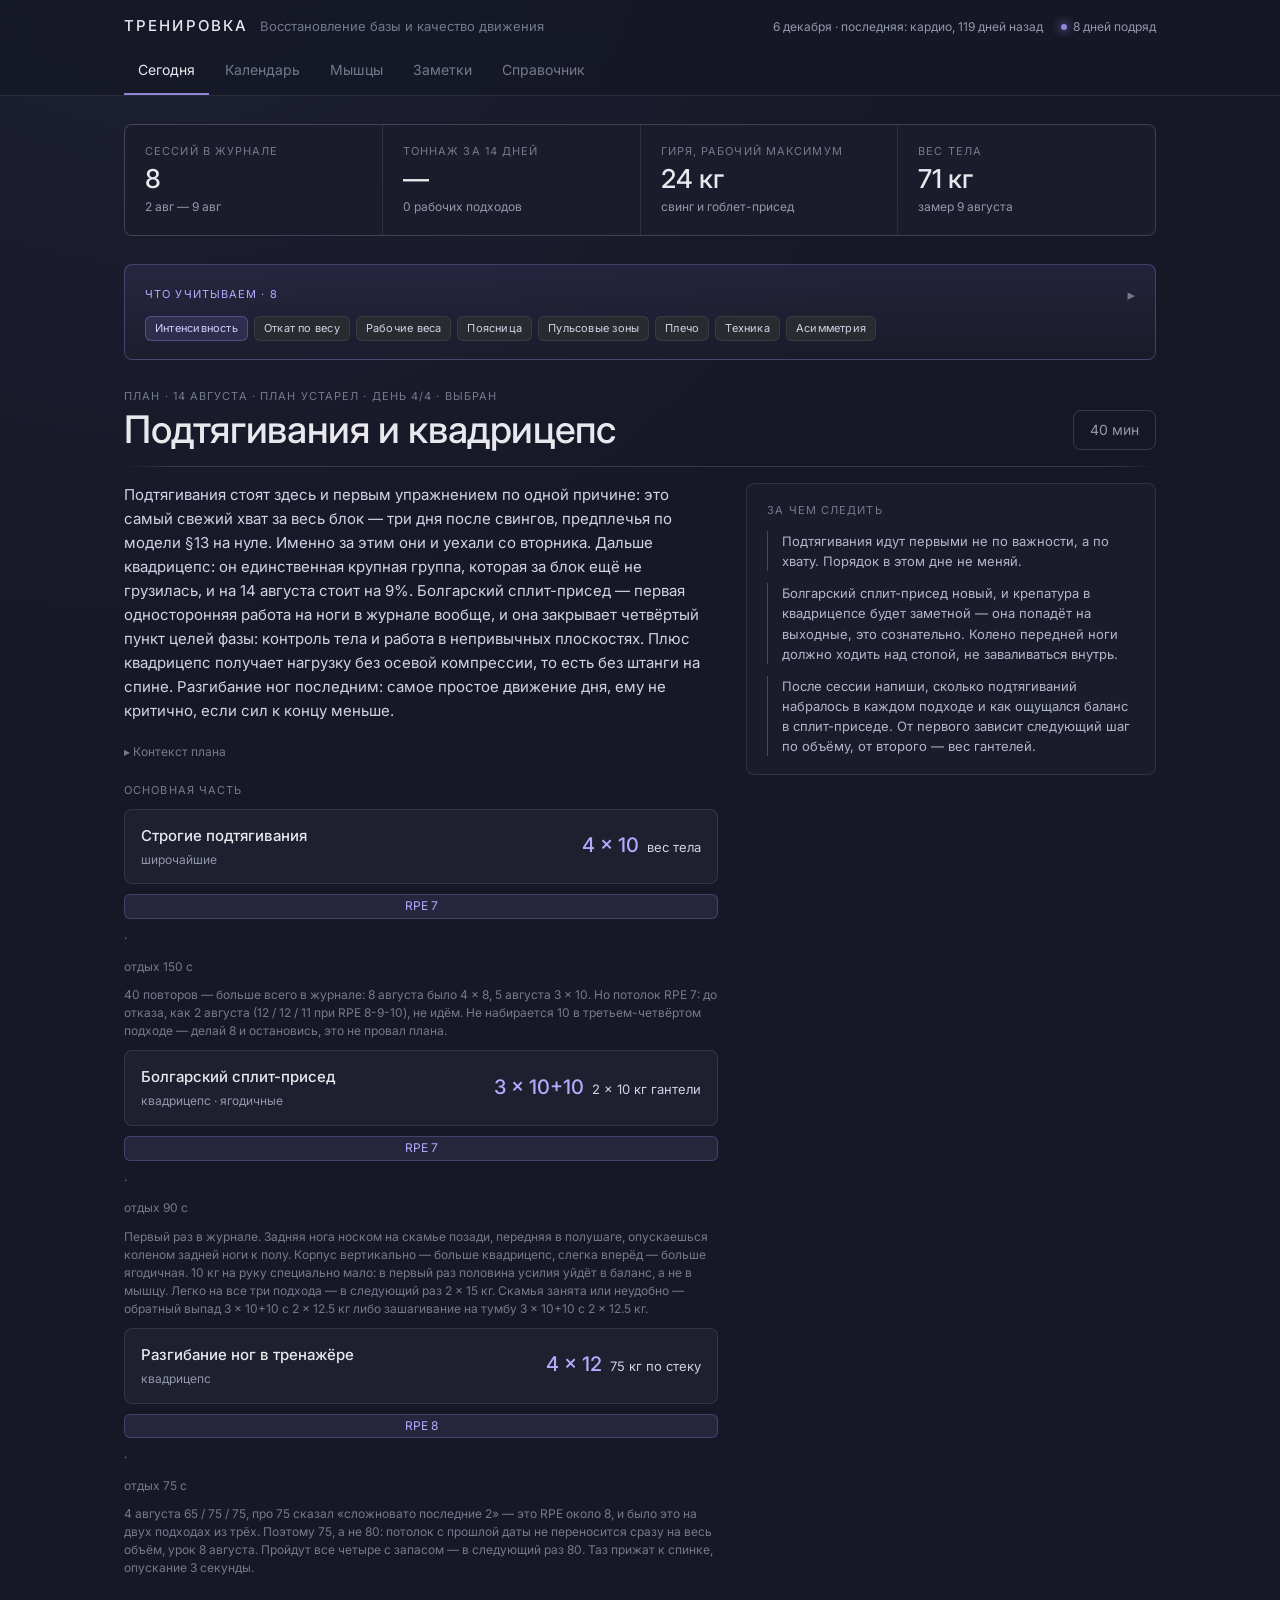
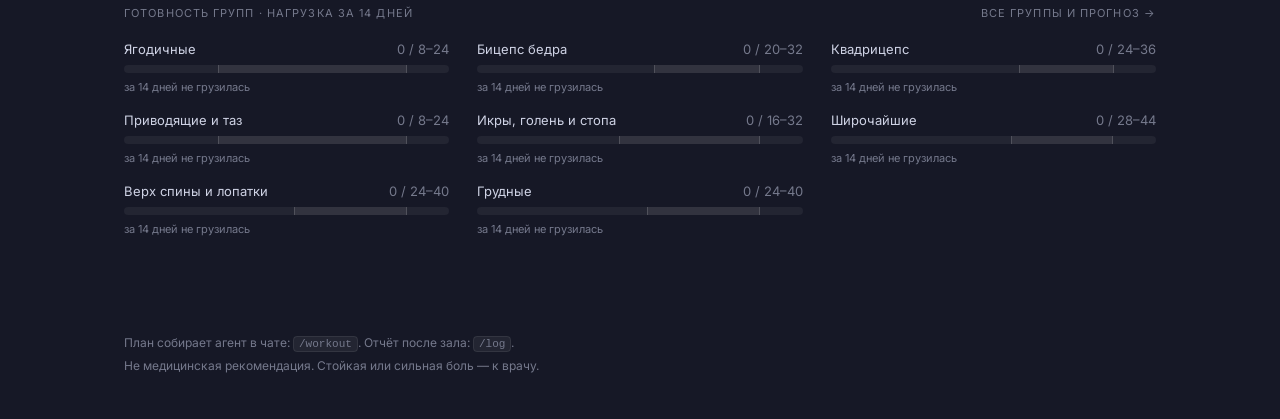
==== index.html @ 0e33a1d4 "plan: блок 11–14 августа + полоса расписания на экране «Сегодня» Согласованный в чате четырёхдневный" ====
<!doctype html>
<html lang="ru">
<head>
<meta charset="utf-8">
<meta name="viewport" content="width=device-width, initial-scale=1, viewport-fit=cover">
<meta name="theme-color" content="#161826">
<meta name="color-scheme" content="dark">
<title>Тренировка</title>
<link rel="preconnect" href="https://fonts.googleapis.com">
<link rel="preconnect" href="https://fonts.gstatic.com" crossorigin>
<link rel="stylesheet" href="assets/styles.css?v=5">
<link rel="icon" href="data:image/svg+xml,<svg xmlns='http://www.w3.org/2000/svg' viewBox='0 0 100 100'><text y='.9em' font-size='90'>🏋️</text></svg>">
</head>
<body>

<header class="top">
  <div class="wrap top-in">
    <div class="brand-row">
      <div class="brand">
        <span class="brand-name">Тренировка</span>
        <span class="phase" id="phase">загрузка…</span>
      </div>
      <div class="head-meta">
        <span id="head-date"></span>
        <span class="streak" id="head-streak-wrap" hidden><i class="pulse"></i><span id="head-streak"></span></span>
      </div>
    </div>
    <nav class="tabs" id="tabs" aria-label="Разделы">
      <a class="tab" href="#today" data-view="today">Сегодня</a>
      <a class="tab" href="#calendar" data-view="calendar">Календарь</a>
      <a class="tab" href="#muscles" data-view="muscles">Мышцы</a>
      <a class="tab" href="#notes" data-view="notes">Заметки</a>
      <a class="tab" href="#library" data-view="library">Справочник</a>
    </nav>
  </div>
</header>

<main>
  <section class="view wrap" id="view-today" aria-label="План на сегодня"><p class="loading">Загрузка…</p></section>
  <section class="view wrap" id="view-calendar" aria-label="Календарь тренировок" hidden><p class="loading">Загрузка…</p></section>
  <section class="view wrap" id="view-muscles" aria-label="Готовность мышечных групп" hidden><p class="loading">Загрузка…</p></section>
  <section class="view wrap" id="view-notes" aria-label="Заметки" hidden><p class="loading">Загрузка…</p></section>
  <section class="view wrap" id="view-library" aria-label="Справочник упражнений" hidden><p class="loading">Загрузка…</p></section>
</main>

<footer class="wrap foot">
  <p>План собирает агент в чате: <code>/workout</code>. Отчёт после зала: <code>/log</code>.</p>
  <p>Не медицинская рекомендация. Стойкая или сильная боль — к врачу.</p>
</footer>

<!-- Техника упражнения: выдвигается поверх экрана, чтобы не уводить из плана. -->
<dialog id="ex-drawer" class="drawer" aria-labelledby="ex-drawer-title">
  <div class="drawer-in" id="ex-drawer-in"></div>
</dialog>

<!-- Расшифровка термина -->
<dialog id="term-modal" class="modal" aria-labelledby="term-modal-title">
  <div class="modal-in" id="term-modal-in"></div>
</dialog>

<script src="assets/app.js?v=5"></script>
</body>
</html>
---- assets/styles.css ----
/* ═══════════════════════════════════════════════════════════════════════════
   Тренировка — оформление по дизайн-системе Nocturne.
   Источник: claude.ai/design → Тренировка.dc.html + _ds/nocturne-…/styles.css.
   Тёмная тема одна: Nocturne — тёмная система, светлой версии у неё нет.
   Все цвета, радиусы и шрифты берутся из токенов ниже. Числа в px, где их
   задал сам макет (сетки 1080/28/24, кегли 38/26/15) — они часть дизайна.
   ═══════════════════════════════════════════════════════════════════════ */

@import url('https://fonts.googleapis.com/css2?family=Inter:wght@300;400;500;600&display=swap');

:root {
  /* ground */
  --bg: #161826;
  --bg-grad: radial-gradient(120% 80% at 12% -10%, #1e2136 0%, #161826 55%);
  --surface-1: #1a1c2b;   /* карточка */
  --surface-2: #1e2030;   /* строка-кнопка */
  --surface-3: #232532;   /* чип, поле ввода, дорожка шкалы */
  --surface-3h: #232538;  /* она же под курсором */
  --sheet: #191b29;       /* выдвижная панель */

  /* нейтральная рампа */
  --n100: #f3f5fe; --n200: #e4e7f5; --n300: #cfd3e5; --n400: #b2b6ca;
  --n500: #9397ab; --n600: #75798c; --n700: #595d6c; --n800: #3f424d; --n900: #292b31;
  --text: #e9e9ed;

  /* акцент */
  --acc: #9184d9;
  --a100: #f5f4ff; --a200: #e7e5fe; --a300: #d2cefd; --a400: #b5abfc;
  --a500: #968ae0; --a600: #796cbf; --a700: #5d5294; --a800: #423a6a; --a900: #2b2741;

  /* линии */
  --line: rgba(233, 233, 237, .10);
  --line-soft: rgba(233, 233, 237, .08);
  --line-strong: rgba(233, 233, 237, .16);
  --acc-line: rgba(145, 132, 217, .55);
  --acc-line-soft: rgba(145, 132, 217, .35);

  --r-sm: 4px;
  --r: 8px;
  --r-lg: 14px;

  --shadow-sm: 0 0 0 1px var(--n800);
  --shadow-lg: 0 0 0 1px var(--n500), 0 16px 40px rgba(0, 0, 0, .65);

  --font: "Inter", system-ui, -apple-system, sans-serif;
  --mono: ui-monospace, SFMono-Regular, Menlo, monospace;

  --wrap: 1080px;
  --pad: 24px;
}

*, *::before, *::after { box-sizing: border-box; }

html { -webkit-text-size-adjust: 100%; }

body {
  margin: 0;
  min-height: 100vh;
  background: var(--bg-grad) var(--bg);
  color: var(--text);
  font-family: var(--font);
  font-size: 15px;
  font-weight: 400;
  line-height: 1.55;
  -webkit-font-smoothing: antialiased;
}

body.locked { position: fixed; width: 100%; overflow: hidden; }

a { color: var(--a400); text-decoration: none; text-underline-offset: 3px; }
a:hover { color: var(--a300); text-decoration: underline; }
::selection { background: rgba(145, 132, 217, .32); }
:focus { outline: none; }
:focus-visible { outline: 2px solid var(--acc); outline-offset: 2px; }

::-webkit-scrollbar { width: 8px; height: 8px; }
::-webkit-scrollbar-thumb { background: var(--n800); border-radius: var(--r); }

button { font: inherit; color: inherit; }

code {
  font-family: var(--mono);
  font-size: .92em;
  background: var(--surface-3);
  border: 1px solid var(--line-soft);
  border-radius: var(--r-sm);
  padding: 1px 5px;
}

@keyframes noct-in { from { opacity: 0; transform: translateY(6px); } to { opacity: 1; transform: none; } }

/* ── общая типографика ────────────────────────────────────────────────── */

.wrap { max-width: var(--wrap); margin: 0 auto; padding-inline: var(--pad); }

.kicker {
  font-size: 11px; letter-spacing: .10em; text-transform: uppercase;
  color: var(--n600);
}
.kicker-acc { color: var(--a400); }
a.kicker:hover { color: var(--a400); text-decoration: none; }
.muted { color: var(--n500); }
.small { font-size: 12px; }
.dim { color: var(--n600); }

h1, h2, h3, h4 { font-weight: 500; letter-spacing: -.01em; margin: 0; line-height: 1.1; }
.h-xl { font-size: 38px; line-height: 1.08; }
.h-l { font-size: 28px; }
.h-m { font-size: 22px; }
.prose { max-width: 74ch; text-wrap: pretty; }

.rule {
  height: 1px; border: 0; margin: 0;
  background: linear-gradient(90deg, transparent, var(--line-strong) 48px,
    var(--line-strong) calc(100% - 48px), transparent);
}

/* ── шапка ─────────────────────────────────────────────────────────────── */

.top {
  position: sticky; top: 0; z-index: 20;
  backdrop-filter: blur(14px);
  background: rgba(22, 24, 38, .86);
  border-bottom: 1px solid var(--line);
}
.top-in { padding-top: 14px; display: flex; flex-direction: column; gap: 12px; }

.brand-row {
  display: flex; align-items: baseline; justify-content: space-between;
  gap: 16px; flex-wrap: wrap;
}
.brand { display: flex; align-items: baseline; gap: 12px; min-width: 0; }
.brand-name {
  font-size: 15px; font-weight: 500; letter-spacing: .14em; text-transform: uppercase;
}
.brand .phase { font-size: 13px; color: var(--n600); }

.head-meta { display: flex; align-items: center; gap: 18px; font-size: 12px; color: var(--n500); }
.streak { display: inline-flex; align-items: center; gap: 6px; }
.pulse {
  width: 6px; height: 6px; border-radius: 50%; background: var(--acc);
  box-shadow: 0 0 10px 2px rgba(145, 132, 217, .55);
}

.tabs {
  display: flex; gap: 2px; overflow-x: auto; scrollbar-width: none;
  margin-inline: calc(var(--pad) * -1); padding-inline: var(--pad);
}
.tabs::-webkit-scrollbar { display: none; }
.tab {
  background: none; border: 0; border-bottom: 2px solid transparent;
  color: var(--n600); font-size: 14px; padding: 10px 14px 12px;
  cursor: pointer; white-space: nowrap; transition: color .18s, border-color .18s;
}
.tab:hover { color: var(--text); text-decoration: none; }
.tab.active { color: var(--text); border-bottom-color: var(--acc); }

/* ── каркас страницы ──────────────────────────────────────────────────── */

main { display: block; }
.view { padding-block: 28px 96px; display: flex; flex-direction: column; gap: 28px; }
.view[hidden] { display: none; }
.anim { animation: noct-in .28s ease both; }

section.stack { display: flex; flex-direction: column; gap: 16px; }
.sec-head {
  display: flex; align-items: flex-end; justify-content: space-between;
  gap: 16px; flex-wrap: wrap;
}

.foot { padding-block: 0 40px; color: var(--n600); font-size: 12px; }
.foot p { margin: 0 0 4px; }

.loading, .empty { color: var(--n600); font-size: 14px; }
.empty-state {
  border: 1px solid var(--line); border-radius: var(--r); background: var(--surface-1);
  padding: 22px 20px; display: flex; flex-direction: column; gap: 8px;
}
.empty-state b { font-size: 17px; font-weight: 500; }
.empty-state p { margin: 0; font-size: 13px; line-height: 1.6; color: var(--n500); max-width: 68ch; }

/* ── плитка чисел ─────────────────────────────────────────────────────── */

.stats {
  display: grid; grid-template-columns: repeat(auto-fit, minmax(150px, 1fr));
  gap: 1px; background: var(--line);
  border: 1px solid var(--line); border-radius: var(--r); overflow: hidden;
}
.stat { background: var(--surface-1); padding: 18px 20px; display: flex; flex-direction: column; gap: 6px; }
.stat-v { font-size: 26px; font-weight: 500; line-height: 1; }
.stat-s { font-size: 12px; color: var(--n500); }

/* ── расписание блока ─────────────────────────────────────────────────── */

/* Дни блока в один ряд. Больше четырёх дней на телефоне не влезет, поэтому
   ряд скроллится по горизонтали, а карточка держит минимальную ширину — иначе
   названия упражнений сжимаются в кашу. */
.sched-row {
  display: grid; grid-auto-flow: column; grid-auto-columns: minmax(190px, 1fr);
  gap: 12px; overflow-x: auto; scroll-snap-type: x proximity;
  padding-bottom: 4px; margin-inline: calc(var(--pad) * -1); padding-inline: var(--pad);
  scrollbar-width: thin; scrollbar-color: var(--n800) transparent;
}
.sched-card {
  scroll-snap-align: start;
  display: flex; flex-direction: column; gap: 10px; text-align: left;
  padding: 16px 16px 14px; font: inherit; color: var(--text); cursor: pointer;
  background: var(--surface-1); border: 1px solid var(--line); border-radius: var(--r);
  transition: border-color .16s ease, background .16s ease, transform .16s ease;
}
.sched-card:hover { border-color: var(--line-strong); background: var(--surface-2); }
.sched-card.active {
  border-color: var(--acc-line);
  background: linear-gradient(180deg, rgba(66, 58, 106, .34), var(--surface-1));
}
.sched-top { display: flex; align-items: baseline; justify-content: space-between; gap: 8px; }
.sched-wd {
  font-size: 11px; letter-spacing: .09em; text-transform: uppercase; color: var(--n500);
}
.sched-card.active .sched-wd { color: var(--a400); }
.sched-date { font-size: 12px; color: var(--n600); }
.sched-title { font-size: 16px; font-weight: 500; line-height: 1.3; text-wrap: balance; }
.sched-list { display: flex; flex-direction: column; gap: 3px; }
.sched-list span {
  font-size: 12.5px; color: var(--n500); line-height: 1.35;
  overflow: hidden; text-overflow: ellipsis; white-space: nowrap;
}
.sched-meta { margin-top: auto; padding-top: 2px; font-size: 11.5px; color: var(--n600); }

@media (max-width: 560px) {
  .sched-row { grid-auto-columns: minmax(168px, 1fr); }
  .sched-card { padding: 14px 14px 12px; }
}

/* ── флаг ─────────────────────────────────────────────────────────────── */

.flag {
  border: 1px solid var(--acc-line-soft); border-radius: var(--r);
  background: linear-gradient(180deg, rgba(66, 58, 106, .32), rgba(35, 37, 50, .30));
  padding: 18px 20px; display: flex; flex-direction: column; gap: 10px;
}
.flag-top { display: flex; align-items: center; gap: 10px; flex-wrap: wrap; }

details.flags { gap: 0; }
details.flags > summary {
  display: grid; grid-template-columns: minmax(0, 1fr) auto; gap: 10px 12px;
  align-items: center; cursor: pointer; list-style: none;
}
details.flags > summary::-webkit-details-marker { display: none; }
details.flags > summary::after { content: '▸'; color: var(--n600); grid-column: 2; grid-row: 1; }
details.flags[open] > summary::after { content: '▾'; }
.flag-chips { grid-column: 1 / -1; display: flex; gap: 6px; flex-wrap: wrap; }
.flag-rows { display: flex; flex-direction: column; margin-top: 14px; }
details.flag-item { border-top: 1px solid rgba(233, 233, 237, .12); }
details.flag-item > summary {
  display: flex; align-items: baseline; gap: 8px; flex-wrap: wrap;
  padding: 10px 0; cursor: pointer; list-style: none; font-size: 14px;
}
details.flag-item > summary::-webkit-details-marker { display: none; }
details.flag-item > summary b { font-weight: 500; }
details.flag-item[open] > summary b { color: var(--a300); }
.flag-body { display: flex; flex-direction: column; gap: 8px; padding: 0 0 14px; }
.flag-text { margin: 0; font-size: 14px; line-height: 1.55; color: var(--n300); }
.flag-act { margin: 0; font-size: 13px; line-height: 1.55; color: var(--n500); }
.flag-why { margin: 0; }
.flag-why summary { cursor: pointer; font-size: 12px; color: var(--n600); list-style: none; }
.flag-why summary::-webkit-details-marker { display: none; }
.flag-why summary::before { content: '▸ '; }
.flag-why[open] summary::before { content: '▾ '; }
.flag-why p { margin: 8px 0 0; font-size: 13px; line-height: 1.6; color: var(--n500); }

/* ── план ─────────────────────────────────────────────────────────────── */

.plan-when { display: flex; flex-direction: column; gap: 4px; min-width: 0; }
.vtabs { display: flex; gap: 8px; align-items: center; flex-wrap: wrap; }
.vtab {
  background: transparent; border: 1px solid var(--line-strong); border-radius: var(--r);
  color: var(--n500); font-size: 14px; padding: 8px 16px; cursor: pointer;
  transition: color .18s, border-color .18s, background .18s;
}
.vtab:hover { color: var(--text); border-color: var(--acc-line); }
.vtab.active { background: rgba(145, 132, 217, .16); border-color: rgba(145, 132, 217, .6); color: var(--a300); }
.vtab.static { cursor: default; }
.vtab.static:hover { color: var(--n500); border-color: var(--line-strong); }

.plan-cols {
  display: grid; grid-template-columns: minmax(0, 1.45fr) minmax(0, 1fr);
  gap: 28px; align-items: start;
}
.plan-main { display: flex; flex-direction: column; gap: 20px; min-width: 0; }
.why { margin: 0; font-size: 15px; line-height: 1.6; color: var(--n300); max-width: 72ch; text-wrap: pretty; }

.block { display: flex; flex-direction: column; gap: 10px; }

.ex-row {
  text-align: left; width: 100%; display: grid;
  grid-template-columns: minmax(0, 1fr) auto; gap: 12px 16px; align-items: center;
  background: var(--surface-2); border: 1px solid var(--line); border-radius: var(--r);
  padding: 14px 16px; cursor: pointer;
  transition: border-color .18s, background .18s;
}
.ex-row + .ex-row { margin-top: 10px; }
.ex-row:hover { border-color: var(--acc-line); background: var(--surface-3h); }
.ex-row.plain { cursor: default; }
.ex-row.plain:hover { border-color: var(--line); background: var(--surface-2); }
.ex-l { display: flex; flex-direction: column; gap: 4px; min-width: 0; }
.ex-n { font-size: 15px; font-weight: 500; }
.ex-m { font-size: 12px; color: var(--n500); }
.ex-r { display: flex; flex-direction: column; align-items: flex-end; gap: 2px; white-space: nowrap; }
.ex-r-top { display: flex; align-items: baseline; gap: 8px; }
.ex-scheme { font-size: 20px; font-weight: 500; color: var(--a400); }
.ex-weight { font-size: 13px; color: var(--n300); }
.ex-sub { display: inline-flex; align-items: center; gap: 2px; }
.ex-rpe { font-size: 12px; color: var(--n600); }
.ex-note { grid-column: 1 / -1; font-size: 12px; line-height: 1.5; color: var(--n600); text-wrap: pretty; }

.cond {
  border: 1px solid var(--line); border-left: 2px solid var(--acc);
  border-radius: var(--r); padding: 14px 16px;
  display: flex; flex-direction: column; gap: 4px;
}
.cond-b { font-size: 14px; color: var(--n300); }
.cond-note { font-size: 12px; line-height: 1.55; color: var(--n600); text-wrap: pretty; }

.watch {
  display: flex; flex-direction: column; gap: 12px;
  background: var(--surface-1); border: 1px solid var(--line);
  border-radius: var(--r); padding: 18px 20px;
}
.watch p {
  margin: 0; font-size: 13px; line-height: 1.55; color: var(--n400);
  padding-left: 14px; border-left: 1px solid rgba(145, 132, 217, .4); text-wrap: pretty;
}

/* ── шкалы групп ──────────────────────────────────────────────────────── */

.groups { display: grid; grid-template-columns: repeat(auto-fit, minmax(260px, 1fr)); gap: 14px 28px; }
.group { display: flex; flex-direction: column; gap: 6px; }
.group-top { display: flex; justify-content: space-between; align-items: baseline; font-size: 13px; }
.group-top b { font-weight: 400; color: var(--n300); }
.group-v { color: var(--a400); }
.group-v.low { color: var(--n600); }
.track { position: relative; height: 8px; border-radius: var(--r); background: var(--surface-3); overflow: hidden; }
.corridor {
  position: absolute; top: 0; bottom: 0; background: rgba(233, 233, 237, .07);
  border-left: 1px solid var(--line-strong); border-right: 1px solid var(--line-strong);
}
.fill { position: absolute; top: 0; bottom: 0; left: 0; border-radius: var(--r); }
.group-note { font-size: 11px; color: var(--n600); }

/* ── вехи ─────────────────────────────────────────────────────────────── */

.col { display: flex; flex-direction: column; gap: 14px; }
.mile { display: grid; grid-template-columns: auto minmax(0, 1fr); gap: 14px; }
.mile-mark { display: flex; flex-direction: column; align-items: center; gap: 4px; padding-top: 5px; }
.mile-dot {
  width: 7px; height: 7px; border-radius: 50%; background: var(--acc);
  box-shadow: 0 0 10px 2px rgba(145, 132, 217, .45);
}
.mile-line { width: 1px; flex: 1; background: linear-gradient(180deg, rgba(233, 233, 237, .18), transparent); }
.mile-body { display: flex; flex-direction: column; gap: 4px; padding-bottom: 14px; }
.mile-body .linkish { align-self: flex-start; text-align: left; color: var(--n600); }
.mile-body .linkish:hover { color: var(--a400); }
.mile-body span:last-child { font-size: 13px; line-height: 1.55; color: var(--n400); text-wrap: pretty; }

/* ── календарь ────────────────────────────────────────────────────────── */

.cal-cols { display: grid; grid-template-columns: minmax(0, 340px) minmax(0, 1fr); gap: 32px; align-items: start; }
.cal-head { display: flex; align-items: center; justify-content: space-between; gap: 12px; }
.mnav { display: flex; gap: 4px; }
.mnav button {
  background: transparent; border: 1px solid var(--line-strong); border-radius: var(--r);
  color: var(--n500); width: 30px; height: 30px; cursor: pointer; line-height: 1;
  transition: color .18s, border-color .18s;
}
.mnav button:hover:not(:disabled) { color: var(--text); border-color: var(--acc-line); }
.mnav button:disabled { opacity: .35; cursor: default; }

.cal-grid { display: grid; grid-template-columns: repeat(7, 1fr); gap: 6px; }
.cal-wd { text-align: center; font-size: 11px; color: var(--n700); padding-bottom: 4px; }
.cal-cell {
  height: 44px; display: flex; flex-direction: column; align-items: center; justify-content: center;
  gap: 4px; border-radius: var(--r); border: 1px solid var(--line-soft);
  background: transparent; color: #4c4f5c; cursor: pointer; transition: border-color .16s;
  font-size: 13px;
}
.cal-cell.void { border: 0; background: none; cursor: default; }
.cal-cell.has, .cal-cell.plan { color: var(--text); }
.cal-cell.plan { border-color: var(--acc-line-soft); }
.cal-cell.sel { border-color: var(--acc); }
.cal-cell.today { box-shadow: inset 0 0 0 1px rgba(145, 132, 217, .35); }
.cal-cell:hover:not(.void) { border-color: var(--acc-line); }
.cal-dot { width: 4px; height: 4px; border-radius: 50%; background: transparent; }
.cal-dot.hard { background: var(--text); }
.cal-dot.soft { background: var(--a400); }

.cal-legend { display: flex; flex-direction: column; gap: 8px; padding-top: 6px; }
.legend { display: flex; align-items: center; gap: 8px; font-size: 12px; color: var(--n500); }
.swatch { width: 12px; height: 12px; border-radius: var(--r-sm); }

.day { display: flex; flex-direction: column; gap: 18px; min-width: 0; }
.day-head { display: flex; flex-direction: column; gap: 6px; }
.day-meta { font-size: 13px; color: var(--n500); }
.day-quote {
  margin: 0; font-size: 13px; line-height: 1.55; color: var(--n500);
  padding-left: 14px; border-left: 1px solid rgba(233, 233, 237, .14);
  max-width: 72ch; text-wrap: pretty;
}
.day-ex {
  text-align: left; background: var(--surface-1); border: 1px solid var(--line);
  border-radius: var(--r); padding: 14px 16px; display: flex; flex-direction: column; gap: 10px;
  cursor: pointer; transition: border-color .18s; width: 100%;
}
.day-ex:hover { border-color: var(--acc-line); }
.day-ex.plain { cursor: default; }
.day-ex.plain:hover { border-color: var(--line); }
.day-ex-top { display: flex; justify-content: space-between; align-items: baseline; gap: 12px; }
.day-ex-top b { font-size: 15px; font-weight: 500; }
.day-ex-top span { font-size: 12px; color: var(--n600); white-space: nowrap; }
.chips { display: flex; flex-wrap: wrap; gap: 6px; }
.set-chip {
  font-size: 12px; padding: 4px 9px; border-radius: var(--r);
  background: var(--surface-3); border: 1px solid var(--line-soft);
  color: var(--n300); white-space: nowrap;
}
.set-chip.hard { background: rgba(66, 58, 106, .5); border-color: rgba(145, 132, 217, .4); color: var(--a300); }
.set-chip.warm { color: var(--n600); }
.day-note { font-size: 12px; line-height: 1.5; color: var(--n600); text-wrap: pretty; }
.day-feel { margin: 0; font-size: 13px; line-height: 1.6; color: var(--n400); max-width: 72ch; text-wrap: pretty; }

.quotes { margin: 0; padding: 0; list-style: none; display: flex; flex-direction: column; gap: 10px; }
.quotes q { display: block; font-size: 14px; line-height: 1.55; color: var(--n300); }
.quotes .src { font-size: 11px; color: var(--n600); }
.pain-row { display: flex; flex-wrap: wrap; gap: 8px; align-items: baseline; font-size: 13px; }
.pain-lvl { color: var(--a300); }

/* ── заметки ──────────────────────────────────────────────────────────── */

.notes-list { display: flex; flex-direction: column; gap: 12px; }
.note-card {
  background: var(--surface-1); border: 1px solid var(--line); border-radius: var(--r);
  padding: 16px; display: flex; flex-direction: column; gap: 8px;
}
.note-card.pinned { border-color: var(--acc-line-soft); background: linear-gradient(180deg, rgba(66, 58, 106, .22), rgba(26, 28, 43, .9)); }
.note-meta { display: flex; align-items: center; gap: 10px; flex-wrap: wrap; }
.note-card p { margin: 0; font-size: 14px; line-height: 1.6; color: var(--n300); max-width: 78ch; text-wrap: pretty; }

/* ── справочник ───────────────────────────────────────────────────────── */

.toolbar { display: flex; flex-direction: column; gap: 12px; }
.search {
  width: 100%; background: var(--surface-3); border: 1px solid var(--line);
  border-radius: var(--r); color: var(--text); font-family: inherit; font-size: 14px;
  padding: 10px 12px; outline: none;
}
.search:focus { border-color: var(--acc-line); }
.search::placeholder { color: var(--n700); }
.chips-row { display: flex; gap: 8px; flex-wrap: wrap; }
.chip {
  background: var(--surface-3); border: 1px solid var(--line-soft); border-radius: var(--r);
  color: var(--n400); font-family: inherit; font-size: 13px; padding: 7px 12px; cursor: pointer;
  transition: color .18s, border-color .18s;
}
.chip:hover { color: var(--text); border-color: var(--acc-line); }
.chip.active { color: var(--a300); border-color: rgba(145, 132, 217, .6); background: rgba(145, 132, 217, .14); }

.cat-block { display: flex; flex-direction: column; gap: 10px; }
.cat-head { display: flex; align-items: baseline; gap: 10px; }
.cat-head h2 { font-size: 22px; }
.cat-head .count { font-size: 12px; color: var(--n600); }
.cat-desc { margin: 0; font-size: 13px; line-height: 1.6; color: var(--n500); max-width: 74ch; }

details.ex {
  background: var(--surface-1); border: 1px solid var(--line); border-radius: var(--r);
  overflow: hidden;
}
details.ex + details.ex { margin-top: 8px; }
details.ex > summary {
  display: flex; align-items: center; justify-content: space-between; gap: 12px;
  padding: 13px 16px; cursor: pointer; list-style: none;
}
details.ex > summary::-webkit-details-marker { display: none; }
details.ex[open] > summary { border-bottom: 1px solid var(--line); }
details.ex:hover { border-color: var(--acc-line); }
.ex-title { display: flex; flex-direction: column; gap: 2px; min-width: 0; }
.ex-title b { font-size: 15px; font-weight: 500; }
.ex-title span { font-size: 11px; color: var(--n600); }
.ex-flags { display: flex; gap: 6px; flex-wrap: wrap; justify-content: flex-end; }
details.ex > .body { padding: 16px; display: flex; flex-direction: column; gap: 16px; }

.tag {
  display: inline-flex; align-items: center; font-size: 11px; letter-spacing: .02em;
  padding: 3px 9px; border-radius: 6px; background: var(--n900); color: var(--n300);
  border: 1px solid var(--line-soft); white-space: nowrap;
}
.tag.good { background: var(--a900); color: var(--a300); border-color: rgba(145, 132, 217, .3); }
.tag.warn { background: rgba(66, 58, 106, .5); color: var(--a300); border-color: rgba(145, 132, 217, .4); }
.tag.bad { background: rgba(89, 93, 108, .35); color: var(--n200); border-color: rgba(233, 233, 237, .2); }
.tag.mini { font-size: 10px; padding: 2px 7px; }

.sec { display: flex; flex-direction: column; gap: 8px; }
.sec > h4 { font-size: 11px; letter-spacing: .10em; text-transform: uppercase; color: var(--n600); font-weight: 400; }
.sec ul, .sec ol { margin: 0; padding-left: 18px; display: flex; flex-direction: column; gap: 6px; }
.sec li { font-size: 13.5px; line-height: 1.55; color: var(--n400); text-wrap: pretty; }
.sec.cues li { color: var(--n300); }
.sec.cues li::marker { color: var(--acc); }
.sec.mistakes li::marker { color: var(--n600); }
.why-p { margin: 0; font-size: 14px; line-height: 1.6; color: var(--n300); text-wrap: pretty; }
.item-note { margin: 0; font-size: 13px; line-height: 1.55; color: var(--n500); }

.presc { margin: 0; display: grid; grid-template-columns: repeat(auto-fit, minmax(150px, 1fr)); gap: 10px; }
.presc > div { display: flex; flex-direction: column; gap: 2px; }
.presc dt { font-size: 11px; letter-spacing: .06em; text-transform: uppercase; color: var(--n600); }
.presc dd { margin: 0; font-size: 13px; color: var(--n300); }

.note {
  margin: 0; font-size: 13px; line-height: 1.55; color: var(--n400);
  padding-left: 14px; border-left: 1px solid var(--line-strong); text-wrap: pretty;
}
.note.gate { border-left-color: var(--acc); color: var(--n300); }
.meta { display: flex; gap: 6px; flex-wrap: wrap; }
.links { display: flex; flex-direction: column; gap: 4px; font-size: 13px; color: var(--n500); }
.links b { color: var(--n400); font-weight: 400; }
.vid { font-size: 13px; }

.avoid { margin: 0; padding: 0; list-style: none; display: flex; flex-direction: column; gap: 12px; }
.avoid li { display: flex; flex-direction: column; gap: 3px; }
.avoid b { font-size: 14px; font-weight: 500; }
.avoid .sub { font-size: 13px; color: var(--n500); }
.avoid .fix { font-size: 13px; color: var(--n400); }
.panel {
  background: var(--surface-1); border: 1px solid var(--line); border-radius: var(--r);
  padding: 18px 20px; display: flex; flex-direction: column; gap: 12px;
}
details.panel > summary { cursor: pointer; list-style: none; font-size: 14px; color: var(--n400); }
details.panel > summary::-webkit-details-marker { display: none; }
details.panel > summary::after { content: ' ▸'; color: var(--n600); }
details.panel[open] > summary::after { content: ' ▾'; }

.gloss-list { display: grid; grid-template-columns: repeat(auto-fit, minmax(220px, 1fr)); gap: 8px; }
.gterm {
  text-align: left; background: var(--surface-3); border: 1px solid var(--line-soft);
  border-radius: var(--r); padding: 10px 12px; cursor: pointer;
  display: flex; flex-direction: column; gap: 2px; transition: border-color .18s;
}
.gterm:hover { border-color: var(--acc-line); }
.gterm b { font-size: 13px; font-weight: 500; }
.gterm span { font-size: 11.5px; line-height: 1.45; color: var(--n600); }

.term {
  background: rgba(145, 132, 217, .12); border: 1px solid rgba(145, 132, 217, .3);
  border-radius: 6px; color: var(--a400); font-size: 12px; padding: 2px 7px; cursor: pointer;
}
.term:hover { background: rgba(145, 132, 217, .22); color: var(--a300); }
.linkish { background: none; border: 0; padding: 0; color: var(--a400); cursor: pointer; font-size: inherit; }
.linkish:hover { color: var(--a300); text-decoration: underline; }

/* ── экран «Мышцы» ────────────────────────────────────────────────────── */

.ms-sum { gap: 10px; }
.ms-list { display: flex; flex-wrap: wrap; gap: 8px; margin: 0; }
.ms-chip {
  display: inline-flex; align-items: center; gap: 7px; font-size: 12.5px; font-weight: 400;
  background: var(--surface-3); border: 1px solid var(--line-soft); border-radius: var(--r);
  padding: 5px 10px; color: var(--n300);
}
.ms-chip.ready { border-color: rgba(145, 132, 217, .4); color: var(--a300); }
.ms-mark { width: 7px; height: 7px; flex: none; }
.ms-mark.dot { border-radius: 50%; background: var(--acc); box-shadow: 0 0 8px 1px rgba(145, 132, 217, .5); }
.ms-mark.half { border-radius: 50%; background: linear-gradient(90deg, var(--acc) 50%, transparent 50%); box-shadow: inset 0 0 0 1px var(--a700); }
.ms-mark.sq { border-radius: 2px; background: var(--n700); }

.ms-grid { display: grid; grid-template-columns: repeat(auto-fit, minmax(280px, 1fr)); gap: 14px; }
.ms-card {
  background: var(--surface-1); border: 1px solid var(--line); border-radius: var(--r);
  padding: 16px; display: flex; flex-direction: column; gap: 10px;
}
.ms-card.ms-busy { border-color: rgba(233, 233, 237, .14); }
.ms-card.ms-ready { border-color: rgba(145, 132, 217, .28); }
.ms-head { display: flex; align-items: baseline; justify-content: space-between; gap: 10px; }
.ms-head b { font-size: 15px; font-weight: 500; }
.ms-state { display: inline-flex; align-items: center; gap: 6px; font-size: 11.5px; color: var(--n500); }
.ms-caption { margin: 0; font-size: 13px; color: var(--n400); }
.ms-caption b { color: var(--text); font-weight: 500; }
.ms-sub { margin: 0; font-size: 11.5px; line-height: 1.5; color: var(--n600); }

.ms-svg { width: 100%; height: auto; display: block; overflow: visible; }
.ms-base { stroke: rgba(233, 233, 237, .14); stroke-width: 1; }
.ms-thr { stroke: rgba(145, 132, 217, .35); stroke-width: 1; stroke-dasharray: 3 4; }
.ms-today { stroke: rgba(233, 233, 237, .16); stroke-width: 1; }
.ms-area { fill: rgba(145, 132, 217, .16); }
.ms-line { fill: none; stroke: var(--acc); stroke-width: 1.5; stroke-linejoin: round; }
.ms-fc { fill: none; stroke: var(--a600); stroke-width: 1.5; stroke-dasharray: 3 3; }
.ms-dot { fill: var(--a300); }
.ms-rdy { fill: none; stroke: var(--a400); stroke-width: 1.2; }
.ms-tick { fill: var(--n700); font-size: 9px; font-family: var(--font); }
.ms-tick.ms-now { fill: var(--n500); }
.ms-hit { fill: transparent; }

.ms-table table { width: 100%; border-collapse: collapse; font-size: 13px; }
.ms-table th {
  text-align: left; font-size: 11px; letter-spacing: .08em; text-transform: uppercase;
  color: var(--n600); font-weight: 400; padding: 6px 8px; border-bottom: 1px solid var(--line);
}
.ms-table td { padding: 6px 8px; border-bottom: 1px solid var(--line-soft); color: var(--n300); }

/* ── выдвижная карточка упражнения ────────────────────────────────────── */

dialog.drawer {
  margin: 0 0 0 auto; padding: 0; border: 0; max-width: 100%; max-height: 100%;
  width: min(620px, 100%); height: 100%;
  background: var(--sheet); border-left: 1px solid rgba(233, 233, 237, .12);
  box-shadow: -24px 0 60px rgba(10, 11, 18, .55); color: var(--text);
}
dialog.drawer::backdrop { background: rgba(10, 11, 18, .72); backdrop-filter: blur(4px); }
dialog.drawer[open] { animation: noct-in .24s ease both; }
.drawer-in {
  height: 100%; overflow-y: auto; padding: 28px 32px 60px;
  display: flex; flex-direction: column; gap: 22px;
}
.drawer-head { display: flex; justify-content: space-between; align-items: flex-start; gap: 16px; }
.drawer-title { display: flex; flex-direction: column; gap: 6px; min-width: 0; }
.drawer-title h3 { font-size: 28px; line-height: 1.12; }
.drawer-title .sub { font-size: 12px; color: var(--n500); }
.drawer-btn {
  background: none; border: 1px solid var(--line-strong); border-radius: var(--r);
  color: var(--n500); font-size: 14px; cursor: pointer; padding: 6px 10px; line-height: 1;
}
.drawer-btn:hover { color: var(--text); border-color: rgba(145, 132, 217, .5); }
.drawer-nav { display: flex; gap: 6px; }

.hist-row {
  display: grid; grid-template-columns: 74px minmax(0, 1fr); gap: 12px; align-items: baseline;
  padding: 8px 0; border-top: 1px solid var(--line-soft);
}
.hist-row .d { font-size: 12px; color: var(--n600); }

/* ── диалог термина ───────────────────────────────────────────────────── */

dialog.modal {
  margin: auto; padding: 0; border: 0; width: min(560px, calc(100% - 24px));
  max-height: min(86vh, 720px);
  background: var(--surface-1); border-radius: var(--r-lg);
  box-shadow: var(--shadow-lg); color: var(--text);
}
dialog.modal::backdrop { background: rgba(10, 11, 18, .7); backdrop-filter: blur(4px); }
dialog.modal[open] { animation: noct-in .2s ease both; }
.modal-in { max-height: min(86vh, 720px); overflow-y: auto; padding: 22px 24px 28px; display: flex; flex-direction: column; gap: 14px; }
.modal-head { display: flex; justify-content: space-between; align-items: flex-start; gap: 14px; }
.modal-head h3 { font-size: 22px; }
.modal-head .sub { font-size: 12px; color: var(--n500); }
.lede { margin: 0; font-size: 15px; line-height: 1.6; color: var(--n200); }
.modal-in p { margin: 0; font-size: 14px; line-height: 1.6; color: var(--n400); text-wrap: pretty; }
table.scale { width: 100%; border-collapse: collapse; font-size: 13px; }
table.scale td { padding: 5px 8px; border-bottom: 1px solid var(--line-soft); vertical-align: baseline; }
table.scale .sv { color: var(--a400); width: 42px; }
table.scale .sl { color: var(--n300); white-space: nowrap; }
table.scale .sd { color: var(--n600); font-size: 12.5px; }

/* ── адаптив ──────────────────────────────────────────────────────────── */

@media (max-width: 900px) {
  :root { --pad: 16px; }
  .view { padding-block: 20px 88px; gap: 24px; }
  .h-xl { font-size: 30px; }
  .h-l { font-size: 24px; }
  .plan-cols, .cal-cols { grid-template-columns: minmax(0, 1fr); gap: 20px; }
  .drawer-in { padding: 22px 20px 56px; }
  .head-meta { gap: 12px; font-size: 11.5px; }
}

@media (max-width: 560px) {
  .stats { grid-template-columns: repeat(2, minmax(0, 1fr)); }
  .stat { padding: 14px 14px; }
  .stat-v { font-size: 21px; }
  .brand-row { gap: 6px; }
  .ex-row { grid-template-columns: minmax(0, 1fr); }
  .ex-r { align-items: flex-start; }
  .cal-cell { height: 40px; }
  dialog.drawer { width: 100%; border-left: 0; }
}

@media (prefers-reduced-motion: reduce) {
  *, *::before, *::after { animation-duration: .001s !important; transition-duration: .001s !important; }
}
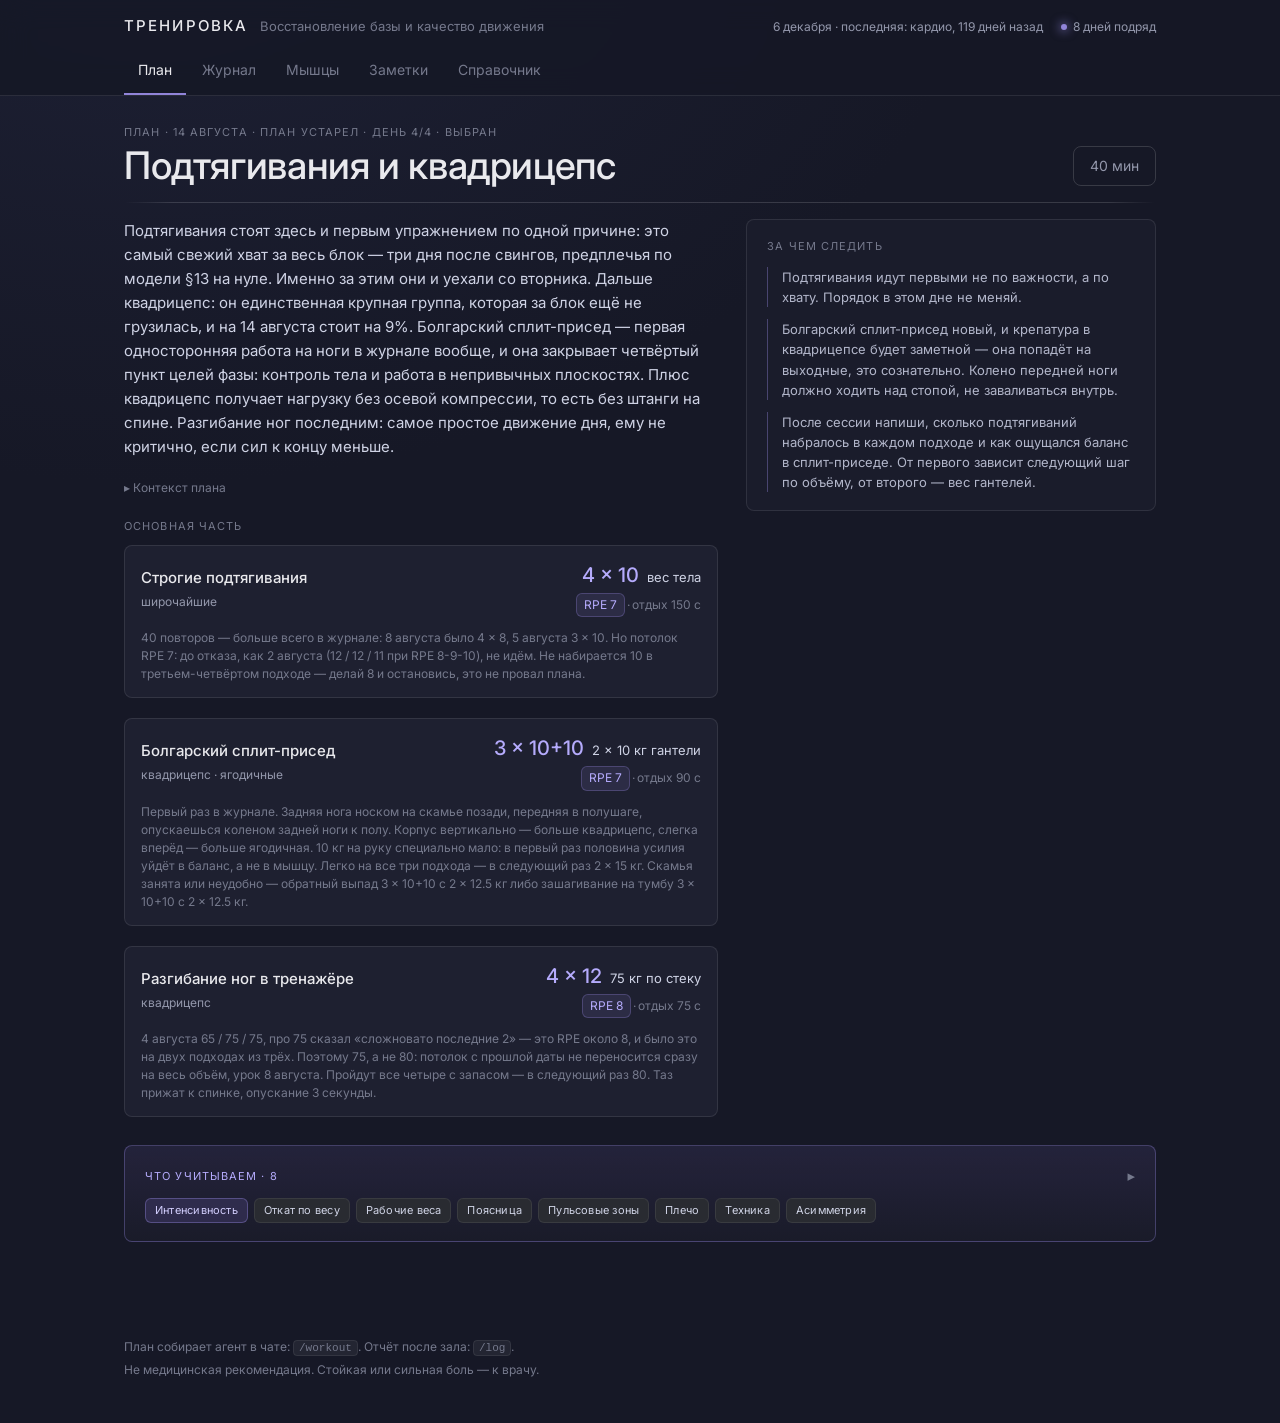
==== commit 1aed8617: "plan: блок тренировок 11-14 августа, расписание вместо «Варианта A» Данные: четыре плана одним блоко" ====
--- a/index.html
+++ b/index.html
@@ -8,7 +8,7 @@
 <title>Тренировка</title>
 <link rel="preconnect" href="https://fonts.googleapis.com">
 <link rel="preconnect" href="https://fonts.gstatic.com" crossorigin>
-<link rel="stylesheet" href="assets/styles.css?v=5">
+<link rel="stylesheet" href="assets/styles.css?v=8">
 <link rel="icon" href="data:image/svg+xml,<svg xmlns='http://www.w3.org/2000/svg' viewBox='0 0 100 100'><text y='.9em' font-size='90'>🏋️</text></svg>">
 </head>
 <body>
@@ -26,8 +26,8 @@
       </div>
     </div>
     <nav class="tabs" id="tabs" aria-label="Разделы">
-      <a class="tab" href="#today" data-view="today">Сегодня</a>
-      <a class="tab" href="#calendar" data-view="calendar">Календарь</a>
+      <a class="tab" href="#plan" data-view="plan">План</a>
+      <a class="tab" href="#log" data-view="log">Журнал</a>
       <a class="tab" href="#muscles" data-view="muscles">Мышцы</a>
       <a class="tab" href="#notes" data-view="notes">Заметки</a>
       <a class="tab" href="#library" data-view="library">Справочник</a>
@@ -36,8 +36,8 @@
 </header>
 
 <main>
-  <section class="view wrap" id="view-today" aria-label="План на сегодня"><p class="loading">Загрузка…</p></section>
-  <section class="view wrap" id="view-calendar" aria-label="Календарь тренировок" hidden><p class="loading">Загрузка…</p></section>
+  <section class="view wrap" id="view-plan" aria-label="План: расписание и день"><p class="loading">Загрузка…</p></section>
+  <section class="view wrap" id="view-log" aria-label="Журнал проведённых тренировок" hidden><p class="loading">Загрузка…</p></section>
   <section class="view wrap" id="view-muscles" aria-label="Готовность мышечных групп" hidden><p class="loading">Загрузка…</p></section>
   <section class="view wrap" id="view-notes" aria-label="Заметки" hidden><p class="loading">Загрузка…</p></section>
   <section class="view wrap" id="view-library" aria-label="Справочник упражнений" hidden><p class="loading">Загрузка…</p></section>
@@ -58,6 +58,6 @@
   <div class="modal-in" id="term-modal-in"></div>
 </dialog>
 
-<script src="assets/app.js?v=5"></script>
+<script src="assets/app.js?v=8"></script>
 </body>
 </html>
--- a/assets/styles.css
+++ b/assets/styles.css
@@ -312,6 +312,10 @@
 .ex-weight { font-size: 13px; color: var(--n300); }
 .ex-sub { display: inline-flex; align-items: center; gap: 2px; }
 .ex-rpe { font-size: 12px; color: var(--n600); }
+.ex-proto {
+  font-size: 11px; letter-spacing: .05em; text-transform: uppercase; color: var(--a400);
+  border: 1px solid var(--acc-line-soft); border-radius: var(--r-sm); padding: 1px 6px;
+}
 .ex-note { grid-column: 1 / -1; font-size: 12px; line-height: 1.5; color: var(--n600); text-wrap: pretty; }
 
 .cond {
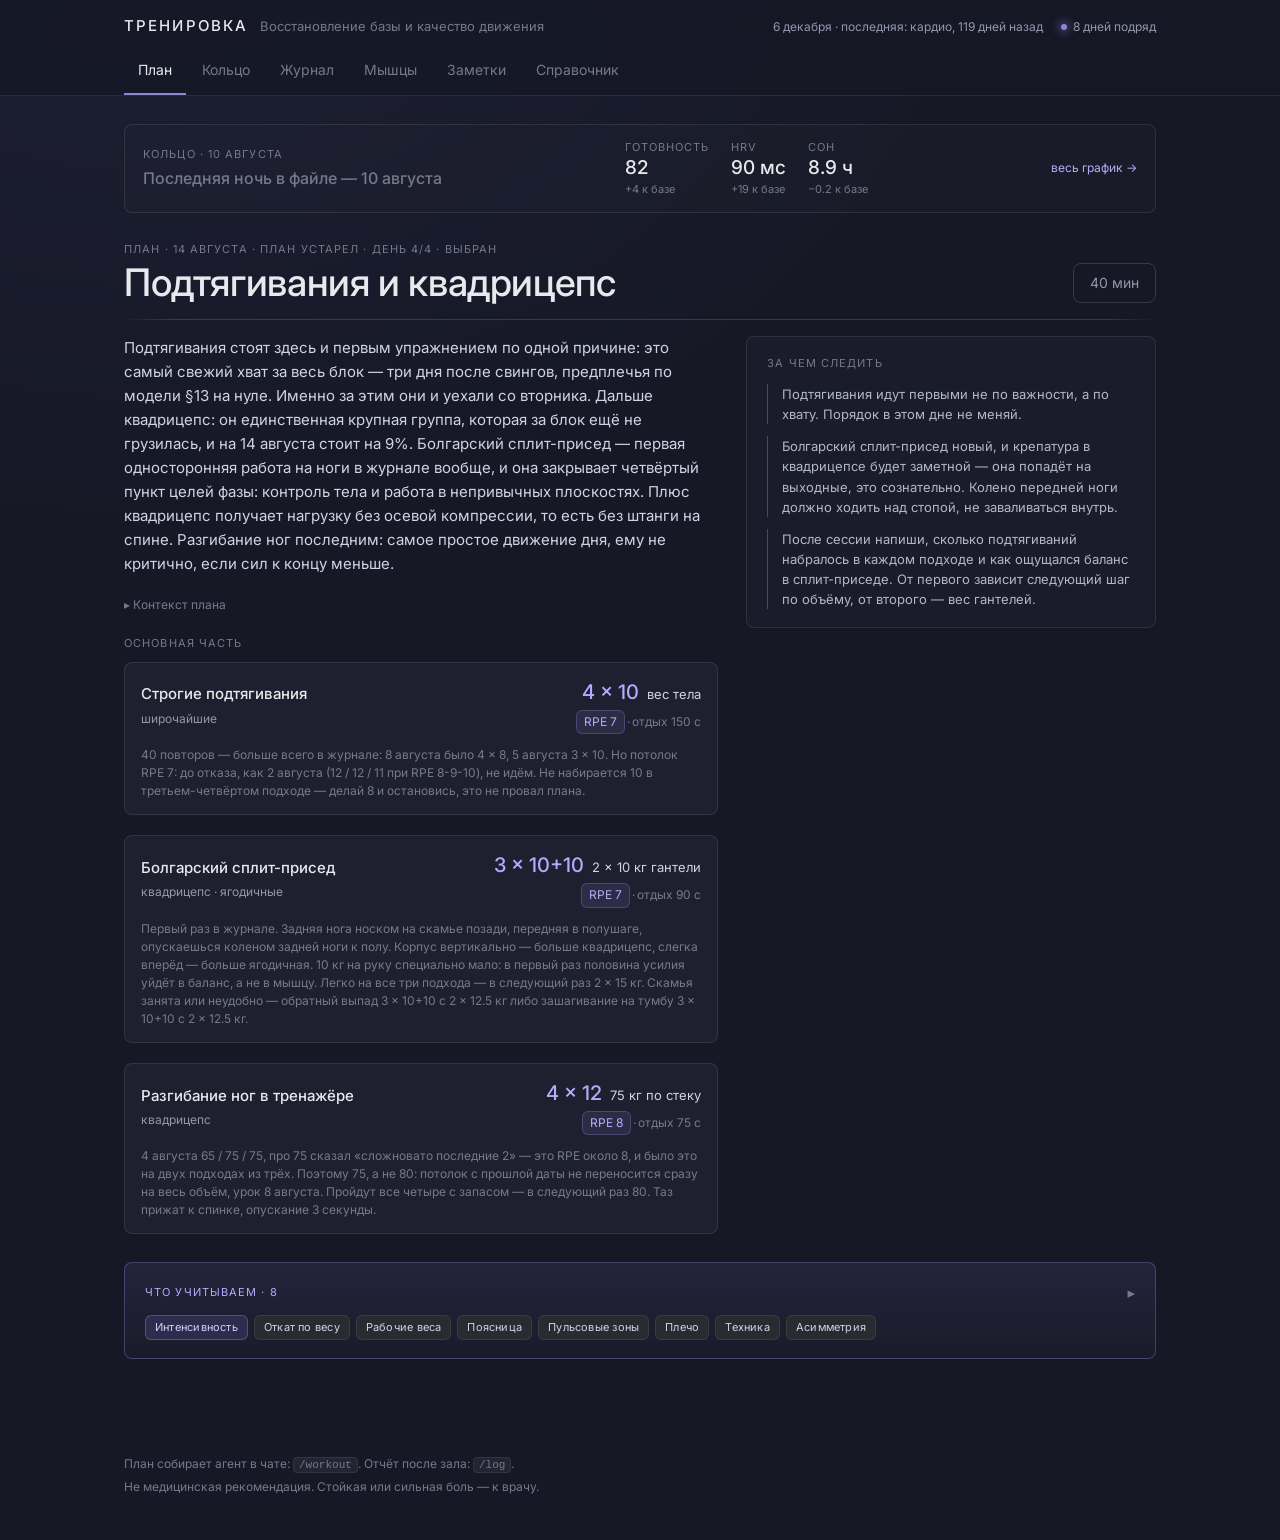
==== commit 1e15c69d: "ui: экран «Кольцо» — HRV, готовность и реакция на нагрузку Данные Oura лежали в data/oura.json и чит" ====
--- a/index.html
+++ b/index.html
@@ -8,7 +8,7 @@
 <title>Тренировка</title>
 <link rel="preconnect" href="https://fonts.googleapis.com">
 <link rel="preconnect" href="https://fonts.gstatic.com" crossorigin>
-<link rel="stylesheet" href="assets/styles.css?v=8">
+<link rel="stylesheet" href="assets/styles.css?v=9">
 <link rel="icon" href="data:image/svg+xml,<svg xmlns='http://www.w3.org/2000/svg' viewBox='0 0 100 100'><text y='.9em' font-size='90'>🏋️</text></svg>">
 </head>
 <body>
@@ -27,6 +27,7 @@
     </div>
     <nav class="tabs" id="tabs" aria-label="Разделы">
       <a class="tab" href="#plan" data-view="plan">План</a>
+      <a class="tab" href="#recovery" data-view="recovery">Кольцо</a>
       <a class="tab" href="#log" data-view="log">Журнал</a>
       <a class="tab" href="#muscles" data-view="muscles">Мышцы</a>
       <a class="tab" href="#notes" data-view="notes">Заметки</a>
@@ -37,6 +38,7 @@
 
 <main>
   <section class="view wrap" id="view-plan" aria-label="План: расписание и день"><p class="loading">Загрузка…</p></section>
+  <section class="view wrap" id="view-recovery" aria-label="Восстановление: данные кольца" hidden><p class="loading">Загрузка…</p></section>
   <section class="view wrap" id="view-log" aria-label="Журнал проведённых тренировок" hidden><p class="loading">Загрузка…</p></section>
   <section class="view wrap" id="view-muscles" aria-label="Готовность мышечных групп" hidden><p class="loading">Загрузка…</p></section>
   <section class="view wrap" id="view-notes" aria-label="Заметки" hidden><p class="loading">Загрузка…</p></section>
@@ -58,6 +60,6 @@
   <div class="modal-in" id="term-modal-in"></div>
 </dialog>
 
-<script src="assets/app.js?v=8"></script>
+<script src="assets/app.js?v=9"></script>
 </body>
 </html>
--- a/assets/styles.css
+++ b/assets/styles.css
@@ -34,6 +34,13 @@
   --line-strong: rgba(233, 233, 237, .16);
   --acc-line: rgba(145, 132, 217, .55);
   --acc-line-soft: rgba(145, 132, 217, .35);
+
+  /* сигнальные тона — только для чисел здоровья на экране «Восстановление».
+     Nocturne одноцветна, и в интерфейсе плана это правильно, но температура
+     +0.6 °C обязана читаться как тревога, а не как ещё один оттенок сиреневого.
+     Приглушены так, чтобы не выпадать из тёмной палитры. */
+  --sig-warn: #d0a05a;
+  --sig-bad: #d0776f;
 
   --r-sm: 4px;
   --r: 8px;
@@ -661,6 +668,96 @@
 table.scale .sl { color: var(--n300); white-space: nowrap; }
 table.scale .sd { color: var(--n600); font-size: 12.5px; }
 
+/* ── экран «Восстановление» ───────────────────────────────────────────── */
+
+/* Тон задаётся один раз на контейнере и наследуется рамкой, свечением и
+   дельтой — иначе каждое место пришлось бы красить отдельно. */
+.ou-good { --ou: var(--acc); --ou-soft: rgba(145, 132, 217, .30); --ou-bg: rgba(66, 58, 106, .34); }
+.ou-ok   { --ou: var(--n400); --ou-soft: rgba(233, 233, 237, .12); --ou-bg: rgba(35, 37, 50, .40); }
+.ou-warn { --ou: var(--sig-warn); --ou-soft: rgba(208, 160, 90, .34); --ou-bg: rgba(208, 160, 90, .10); }
+.ou-bad  { --ou: var(--sig-bad); --ou-soft: rgba(208, 119, 111, .40); --ou-bg: rgba(208, 119, 111, .12); }
+.ou-none { --ou: var(--n600); --ou-soft: rgba(233, 233, 237, .10); --ou-bg: rgba(35, 37, 50, .30); }
+
+.ou-verdict {
+  display: flex; flex-direction: column; gap: 6px;
+  padding: 18px 20px; border-radius: var(--r);
+  border: 1px solid var(--ou-soft); background: var(--ou-bg);
+}
+.ou-verdict b { font-size: 20px; font-weight: 500; color: var(--ou); letter-spacing: -.01em; }
+.ou-verdict p { margin: 0; font-size: 14px; line-height: 1.6; color: var(--n300); max-width: 74ch; }
+.ou-verdict .ou-facts { font-size: 12.5px; color: var(--n500); padding-top: 4px; }
+
+/* Полоса кольца над планом. */
+.ou-strip {
+  display: flex; align-items: center; justify-content: space-between; gap: 20px; flex-wrap: wrap;
+  padding: 14px 18px; border-radius: var(--r); color: var(--text);
+  border: 1px solid var(--ou-soft); background: var(--ou-bg);
+  transition: border-color .16s ease, background .16s ease;
+}
+.ou-strip:hover { text-decoration: none; border-color: var(--ou); }
+.ou-strip-l { display: flex; flex-direction: column; gap: 2px; min-width: 0; }
+.ou-strip-l b { font-size: 16px; font-weight: 500; color: var(--ou); }
+.ou-strip-n { display: flex; gap: 22px; flex-wrap: wrap; }
+.ou-strip-c { display: flex; flex-direction: column; gap: 1px; font-style: normal; }
+.ou-strip-c i { font-style: normal; font-size: 11px; letter-spacing: .09em; text-transform: uppercase; color: var(--n600); }
+.ou-strip-c em { font-style: normal; font-size: 19px; font-weight: 500; line-height: 1.2; }
+.ou-strip-c u { text-decoration: none; font-size: 11px; color: var(--n600); }
+.ou-strip-go { font-size: 12px; color: var(--a400); white-space: nowrap; }
+
+/* График держит пропорцию viewBox: растянуть его по ширине значит сплющить
+   подписи и превратить точки в овалы. На узком экране вместо этого включается
+   горизонтальный скролл — 14 дней всё равно не влезают в 375 px читаемо. */
+.ou-chart {
+  background: var(--surface-1); border: 1px solid var(--line);
+  border-radius: var(--r); padding: 14px 12px 8px;
+  overflow-x: auto; scrollbar-width: thin; scrollbar-color: var(--n800) transparent;
+}
+.ou-svg { width: 100%; height: auto; display: block; }
+@media (max-width: 760px) { .ou-svg { min-width: 660px; } }
+
+.ou-corr { fill: rgba(145, 132, 217, .10); }
+.ou-baseline { stroke: rgba(145, 132, 217, .45); stroke-width: 1; stroke-dasharray: 4 4; vector-effect: non-scaling-stroke; }
+.ou-zone { stroke: rgba(233, 233, 237, .09); stroke-width: 1; vector-effect: non-scaling-stroke; }
+.ou-guide { stroke: rgba(233, 233, 237, .10); stroke-width: 1; vector-effect: non-scaling-stroke; }
+.ou-area { fill: rgba(145, 132, 217, .13); }
+.ou-line { fill: none; stroke: var(--acc); stroke-width: 1.8; stroke-linejoin: round; stroke-linecap: round; vector-effect: non-scaling-stroke; }
+.ou-line.r { stroke: var(--a600); }
+.ou-pt { fill: var(--a300); }
+.ou-pt.r { fill: var(--a500); }
+.ou-pt.now { fill: var(--a100); }
+.ou-mark { fill: var(--acc); opacity: .85; }
+.ou-mark.soft { fill: none; stroke: var(--acc); stroke-width: 1; vector-effect: non-scaling-stroke; }
+.ou-tick { fill: var(--n700); font-size: 11px; font-family: var(--font); }
+.ou-tick.now { fill: var(--a400); }
+.ou-lab { fill: var(--n600); font-size: 11px; font-family: var(--font); }
+.ou-cap { fill: var(--n500); font-size: 12px; font-family: var(--font); letter-spacing: .04em; }
+.ou-hit { fill: transparent; }
+
+.ou-legend { display: flex; flex-wrap: wrap; gap: 6px 18px; font-size: 11.5px; color: var(--n600); }
+.ou-legend .sw-line { width: 14px; height: 2px; background: var(--acc); border-radius: 2px; }
+.ou-legend .sw-corr { width: 14px; height: 10px; background: rgba(145, 132, 217, .18); border-top: 1px dashed var(--acc-line); border-bottom: 1px dashed var(--acc-line); }
+.ou-legend .sw-mark { width: 12px; height: 7px; background: var(--acc); border-radius: 2px; opacity: .85; }
+.ou-hint { margin: 0; font-size: 12.5px; line-height: 1.6; color: var(--n500); max-width: 74ch; }
+.ou-hint b { color: var(--n300); font-weight: 500; }
+
+.ou-grid { display: grid; grid-template-columns: repeat(auto-fit, minmax(250px, 1fr)); gap: 14px; }
+.ou-card {
+  background: var(--surface-1); border: 1px solid var(--line); border-radius: var(--r);
+  padding: 16px; display: flex; flex-direction: column; gap: 8px;
+}
+.ou-card.ou-warn, .ou-card.ou-bad { border-color: var(--ou-soft); }
+.ou-card-top { display: flex; align-items: baseline; justify-content: space-between; gap: 10px; }
+.ou-card-top b { font-size: 14px; font-weight: 500; }
+.ou-delta {
+  font-size: 11px; padding: 2px 8px; border-radius: 6px; white-space: nowrap;
+  color: var(--ou); background: var(--ou-bg); border: 1px solid var(--ou-soft);
+}
+.ou-val { font-size: 30px; font-weight: 500; line-height: 1; letter-spacing: -.02em; }
+.ou-val i { font-style: normal; font-size: 14px; color: var(--n600); font-weight: 400; }
+.ou-card.ou-warn .ou-val, .ou-card.ou-bad .ou-val { color: var(--ou); }
+.ou-spark { width: 100%; height: auto; display: block; }
+.ou-read { margin: 0; font-size: 12px; line-height: 1.5; color: var(--n500); }
+
 /* ── адаптив ──────────────────────────────────────────────────────────── */
 
 @media (max-width: 900px) {
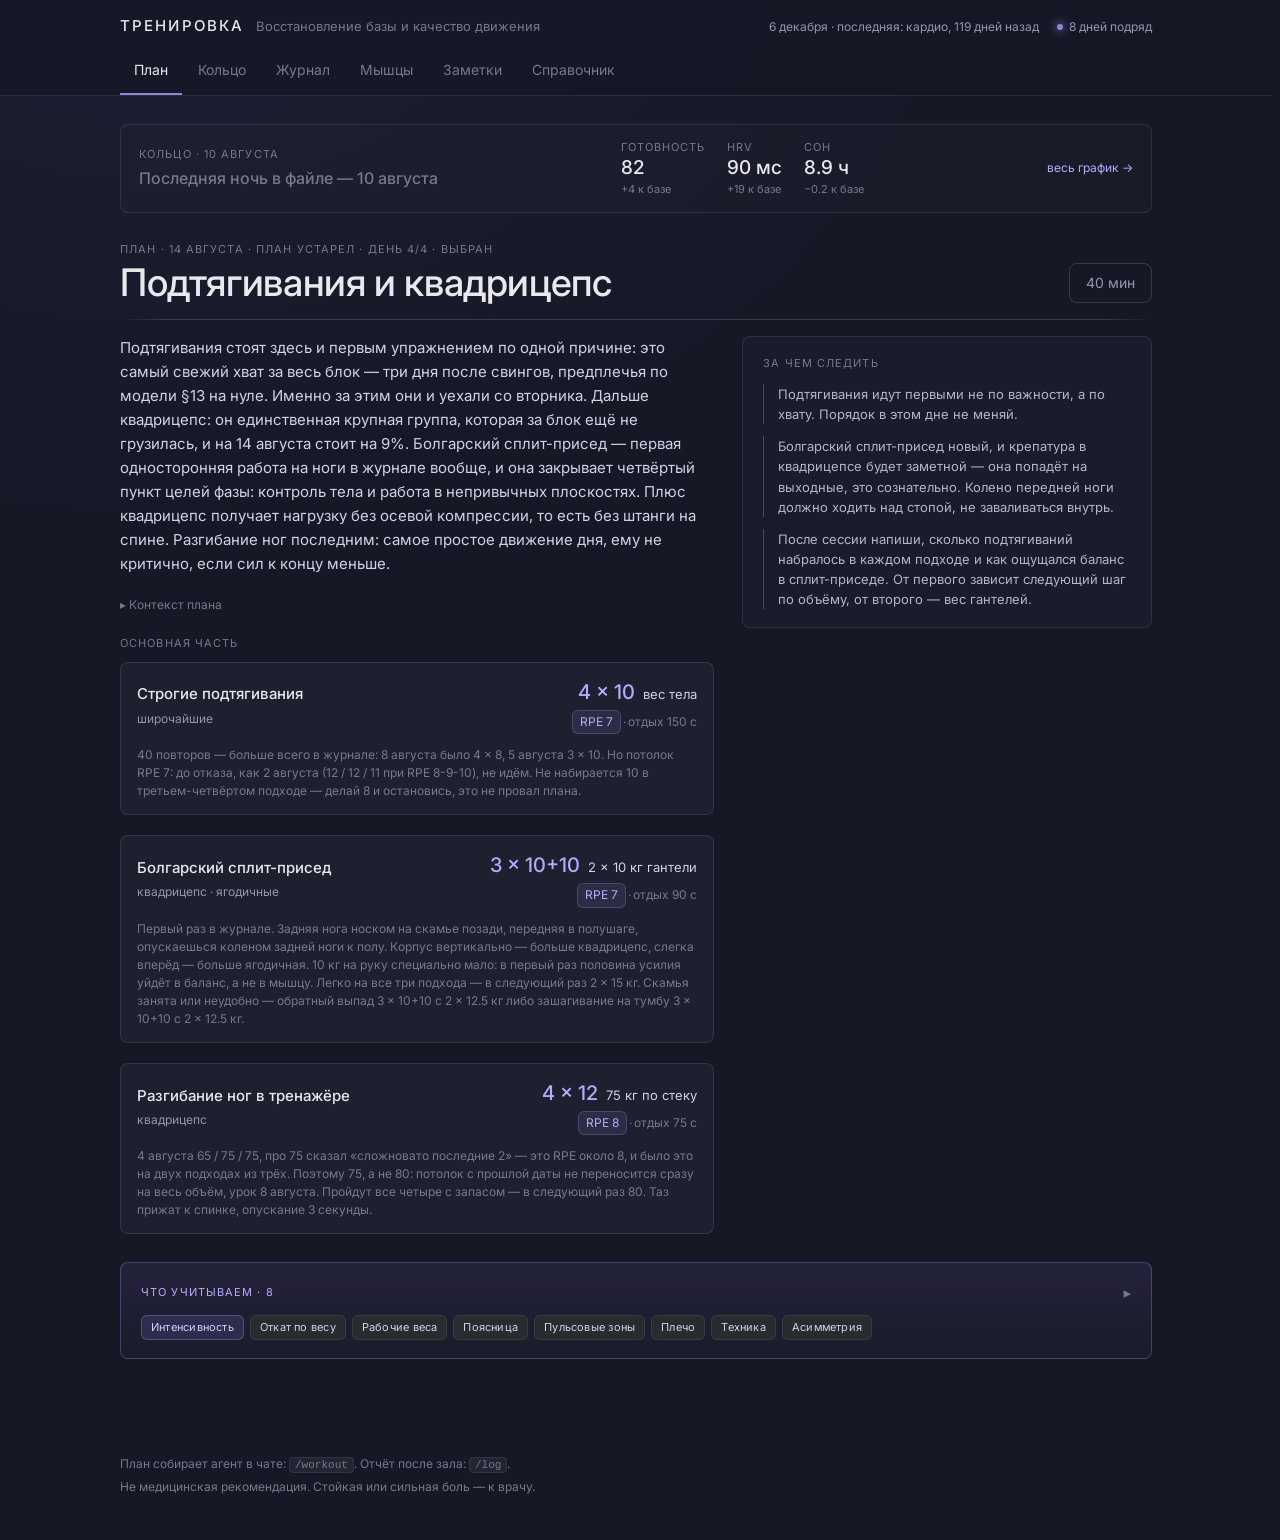
==== commit 8377c8b2: "perf: экраны рисуются один раз, переключение вкладок без перерисовки Атлет: «при переключении между " ====
--- a/index.html
+++ b/index.html
@@ -8,7 +8,11 @@
 <title>Тренировка</title>
 <link rel="preconnect" href="https://fonts.googleapis.com">
 <link rel="preconnect" href="https://fonts.gstatic.com" crossorigin>
-<link rel="stylesheet" href="assets/styles.css?v=9">
+<!-- Шрифт линком, а не @import внутри styles.css: @import ждёт, пока CSS
+     скачается и распарсится, и только тогда идёт за шрифтом — лишний круг
+     ожидания перед первой отрисовкой. Линк в head браузер видит сразу. -->
+<link rel="stylesheet" href="https://fonts.googleapis.com/css2?family=Inter:wght@300;400;500;600&display=swap">
+<link rel="stylesheet" href="assets/styles.css?v=10">
 <link rel="icon" href="data:image/svg+xml,<svg xmlns='http://www.w3.org/2000/svg' viewBox='0 0 100 100'><text y='.9em' font-size='90'>🏋️</text></svg>">
 </head>
 <body>
@@ -60,6 +64,6 @@
   <div class="modal-in" id="term-modal-in"></div>
 </dialog>
 
-<script src="assets/app.js?v=9"></script>
+<script src="assets/app.js?v=10" defer></script>
 </body>
 </html>
--- a/assets/styles.css
+++ b/assets/styles.css
@@ -6,7 +6,8 @@
    задал сам макет (сетки 1080/28/24, кегли 38/26/15) — они часть дизайна.
    ═══════════════════════════════════════════════════════════════════════ */
 
-@import url('https://fonts.googleapis.com/css2?family=Inter:wght@300;400;500;600&display=swap');
+/* Шрифт подключён линком в index.html, а не @import здесь: @import выстраивает
+   загрузку в цепочку — сначала этот файл, потом только шрифт. */
 
 :root {
   /* ground */
@@ -58,11 +59,19 @@
 
 *, *::before, *::after { box-sizing: border-box; }
 
-html { -webkit-text-size-adjust: 100%; }
+html {
+  -webkit-text-size-adjust: 100%;
+  /* Полоса прокрутки не должна появляться и исчезать при переходе на короткий
+     экран: иначе контент прыгает по горизонтали на её ширину. */
+  scrollbar-gutter: stable;
+}
+/* Прокрутка под диалогом. Документ при этом не двигается — см. lockScroll(). */
+html.locked { overflow: hidden; }
 
 body {
   margin: 0;
   min-height: 100vh;
+  min-height: 100dvh;    /* на телефоне 100vh считается по развёрнутой адресной строке и дёргает высоту */
   background: var(--bg-grad) var(--bg);
   color: var(--text);
   font-family: var(--font);
@@ -72,7 +81,12 @@
   -webkit-font-smoothing: antialiased;
 }
 
-body.locked { position: fixed; width: 100%; overflow: hidden; }
+/* Серая вспышка по тапу и 300 мс задержки до клика — на мобильном это читается
+   как «залипло», хотя обработчик уже сработал. */
+a, button, summary, [role="button"], .cal-cell, .sched-card, .ex-row, .day-ex {
+  -webkit-tap-highlight-color: transparent;
+  touch-action: manipulation;
+}
 
 a { color: var(--a400); text-decoration: none; text-underline-offset: 3px; }
 a:hover { color: var(--a300); text-decoration: underline; }
@@ -94,7 +108,7 @@
   padding: 1px 5px;
 }
 
-@keyframes noct-in { from { opacity: 0; transform: translateY(6px); } to { opacity: 1; transform: none; } }
+@keyframes noct-in { from { opacity: 0; transform: translateY(4px); } to { opacity: 1; transform: none; } }
 
 /* ── общая типографика ────────────────────────────────────────────────── */
 
@@ -152,6 +166,7 @@
 .tabs {
   display: flex; gap: 2px; overflow-x: auto; scrollbar-width: none;
   margin-inline: calc(var(--pad) * -1); padding-inline: var(--pad);
+  scroll-behavior: smooth;   /* активную вкладку доводит JS, но только внутри полосы */
 }
 .tabs::-webkit-scrollbar { display: none; }
 .tab {
@@ -165,9 +180,20 @@
 /* ── каркас страницы ──────────────────────────────────────────────────── */
 
 main { display: block; }
-.view { padding-block: 28px 96px; display: flex; flex-direction: column; gap: 28px; }
+.view {
+  padding-block: 28px 96px; display: flex; flex-direction: column; gap: 28px;
+  /* Перерисовка куска экрана не должна заставлять браузер пересчитывать layout
+     всей страницы — экран сам себе граница. */
+  contain: layout;
+}
 .view[hidden] { display: none; }
-.anim { animation: noct-in .28s ease both; }
+/* Появление — один раз на экран, при первой отрисовке. Класс снимается по
+   animationend: иначе выход из display:none проигрывал анимацию заново на каждом
+   переключении вкладки, и это выглядело как рывок. */
+.anim { animation: noct-in .22s ease both; }
+/* Слот для точечной перерисовки: сам в потоке не участвует, поэтому пустой слот
+   не даёт лишнего зазора между блоками экрана. */
+.slot { display: contents; }
 
 section.stack { display: flex; flex-direction: column; gap: 16px; }
 .sec-head {
@@ -207,6 +233,7 @@
   gap: 12px; overflow-x: auto; scroll-snap-type: x proximity;
   padding-bottom: 4px; margin-inline: calc(var(--pad) * -1); padding-inline: var(--pad);
   scrollbar-width: thin; scrollbar-color: var(--n800) transparent;
+  scroll-behavior: smooth;
 }
 .sched-card {
   scroll-snap-align: start;
@@ -484,6 +511,11 @@
 details.ex {
   background: var(--surface-1); border: 1px solid var(--line); border-radius: var(--r);
   overflow: hidden;
+  /* 95 карточек в справочнике: те, что за кадром, браузер не размечает и не
+     красит вовсе. Свёрнутая карточка ровно такой высоты, поэтому прокрутка от
+     подстановки размера не дёргается. */
+  content-visibility: auto;
+  contain-intrinsic-size: auto 52px;
 }
 details.ex + details.ex { margin-top: 8px; }
 details.ex > summary {
@@ -762,6 +794,10 @@
 
 @media (max-width: 900px) {
   :root { --pad: 16px; }
+  /* Размытие под липкой шапкой пересчитывается на каждый кадр прокрутки во всю
+     ширину экрана — на телефоне это самый дорогой эффект на странице. Вместо него
+     плотный фон: выглядит так же, скролл перестаёт спотыкаться. */
+  .top { backdrop-filter: none; background: #171927; }
   .view { padding-block: 20px 88px; gap: 24px; }
   .h-xl { font-size: 30px; }
   .h-l { font-size: 24px; }
@@ -781,6 +817,32 @@
   dialog.drawer { width: 100%; border-left: 0; }
 }
 
+/* На тачскрине :hover срабатывает по тапу и держится до следующего тапа в другом
+   месте — подсветка «залипает» на карточке, с которой уже ушли. Отключаем всё, что
+   было задумано под курсор. */
+@media (hover: none) {
+  .tab:hover { color: var(--n600); }
+  .tab.active:hover { color: var(--text); }
+  .sched-card:hover { border-color: var(--line); background: var(--surface-1); }
+  .sched-card.active:hover {
+    border-color: var(--acc-line);
+    background: linear-gradient(180deg, rgba(66, 58, 106, .34), var(--surface-1));
+  }
+  .ex-row:hover { border-color: var(--line); background: var(--surface-2); }
+  .day-ex:hover, details.ex:hover { border-color: var(--line); }
+  .chip:hover, .gterm:hover { color: var(--n400); border-color: var(--line-soft); }
+  .chip.active:hover { color: var(--a300); border-color: rgba(145, 132, 217, .6); }
+  .vtab:hover { color: var(--n500); border-color: var(--line-strong); }
+  .mnav button:hover:not(:disabled) { color: var(--n500); border-color: var(--line-strong); }
+  .cal-cell:hover:not(.void) { border-color: var(--line-soft); }
+  .cal-cell.sel:hover { border-color: var(--acc); }
+  .ou-strip:hover { border-color: var(--ou-soft); }
+  .drawer-btn:hover { color: var(--n500); border-color: var(--line-strong); }
+  .term:hover { background: rgba(145, 132, 217, .12); color: var(--a400); }
+  a:hover, .linkish:hover, a.kicker:hover { color: var(--a400); text-decoration: none; }
+}
+
 @media (prefers-reduced-motion: reduce) {
   *, *::before, *::after { animation-duration: .001s !important; transition-duration: .001s !important; }
-}
+  .tabs, .sched-row { scroll-behavior: auto; }
+}
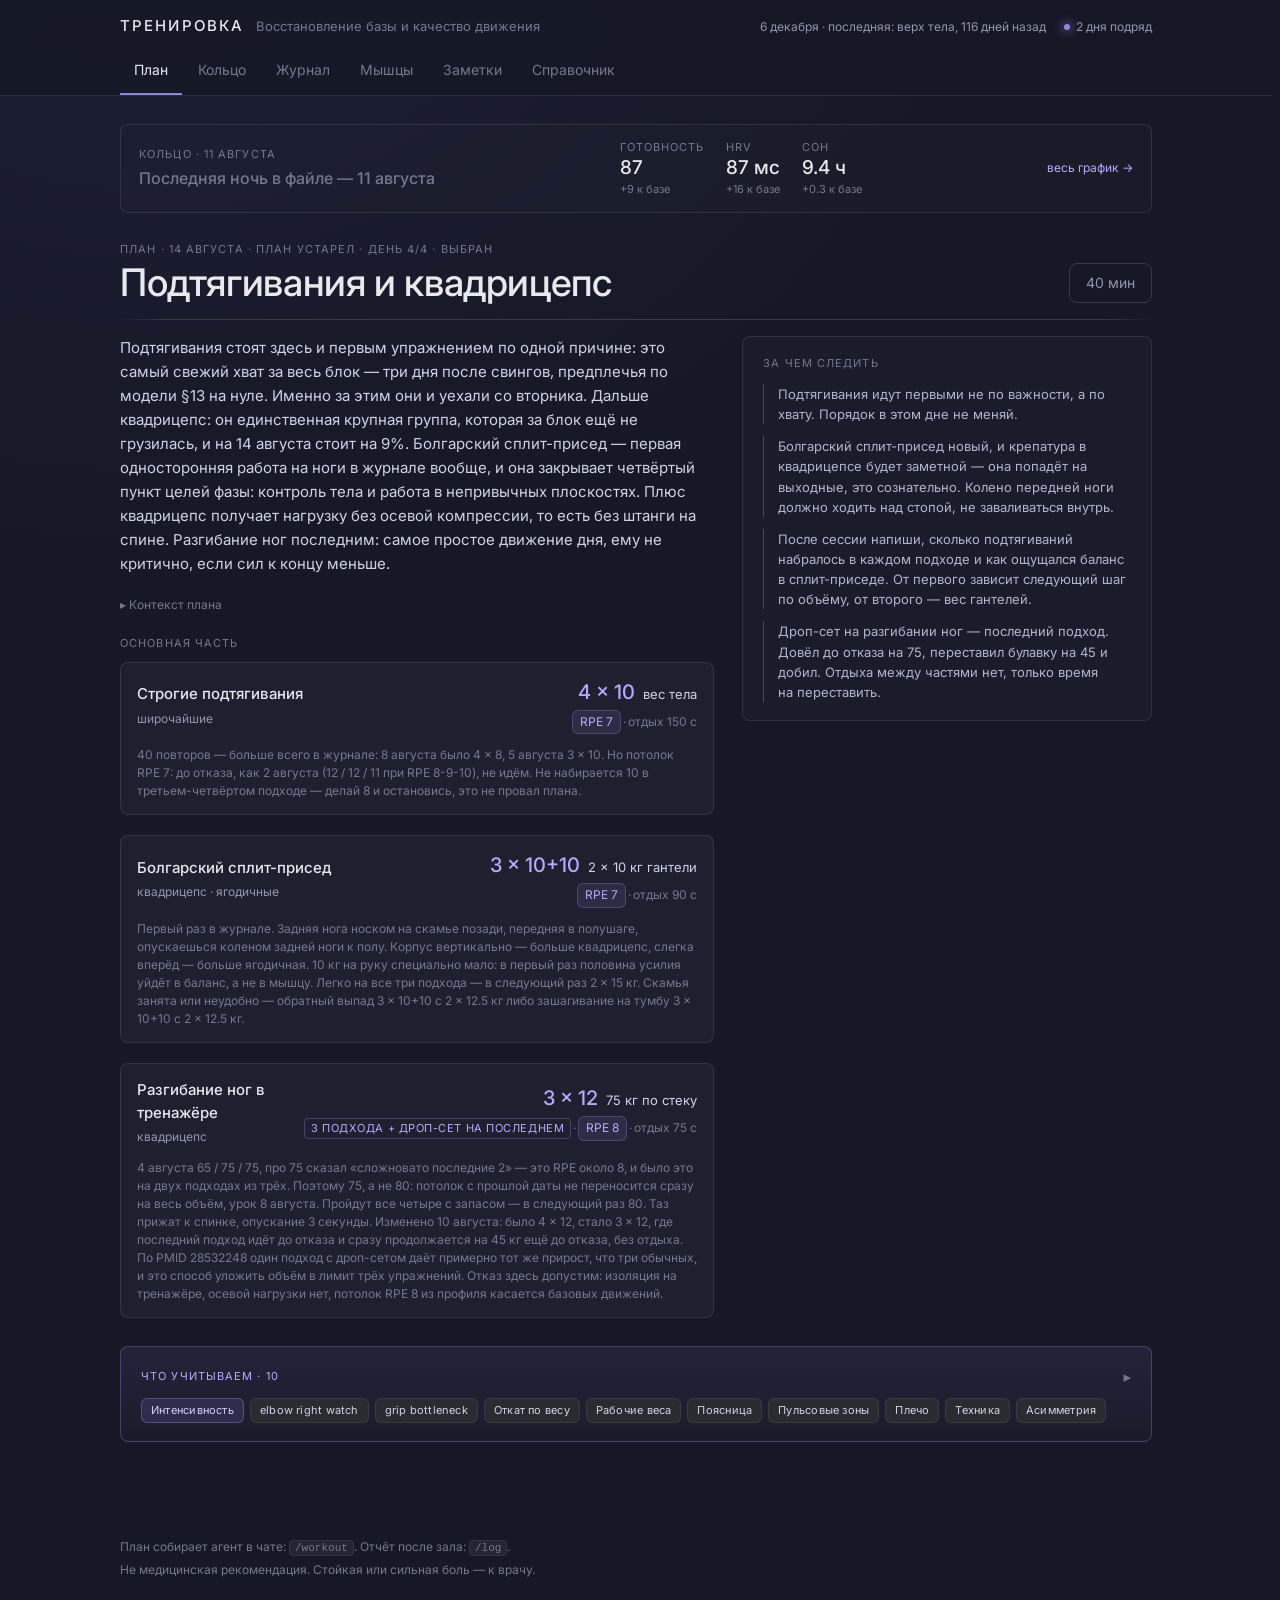
==== commit cc046552: "app: сайт всегда открывается на «Плане» Вкладки живут в адресной строке, и телефон при повторном отк" ====
--- a/index.html
+++ b/index.html
@@ -12,7 +12,7 @@
      скачается и распарсится, и только тогда идёт за шрифтом — лишний круг
      ожидания перед первой отрисовкой. Линк в head браузер видит сразу. -->
 <link rel="stylesheet" href="https://fonts.googleapis.com/css2?family=Inter:wght@300;400;500;600&display=swap">
-<link rel="stylesheet" href="assets/styles.css?v=10">
+<link rel="stylesheet" href="assets/styles.css?v=11">
 <link rel="icon" href="data:image/svg+xml,<svg xmlns='http://www.w3.org/2000/svg' viewBox='0 0 100 100'><text y='.9em' font-size='90'>🏋️</text></svg>">
 </head>
 <body>
@@ -64,6 +64,6 @@
   <div class="modal-in" id="term-modal-in"></div>
 </dialog>
 
-<script src="assets/app.js?v=10" defer></script>
+<script src="assets/app.js?v=12" defer></script>
 </body>
 </html>
--- a/assets/styles.css
+++ b/assets/styles.css
@@ -228,15 +228,18 @@
 /* Дни блока в один ряд. Больше четырёх дней на телефоне не влезет, поэтому
    ряд скроллится по горизонтали, а карточка держит минимальную ширину — иначе
    названия упражнений сжимаются в кашу. */
+/* Без scroll-snap. Снап перетягивал прокрутку на границу карточки и отменял
+   центрирование активного дня: сдвиг получался только в одну сторону, и атлет
+   справедливо сказал, что доводчик «работает только справа налево». У полосы
+   вкладок снапа нет — там он и работал. Ручной свайп без снапа не страдает. */
 .sched-row {
   display: grid; grid-auto-flow: column; grid-auto-columns: minmax(190px, 1fr);
-  gap: 12px; overflow-x: auto; scroll-snap-type: x proximity;
+  gap: 12px; overflow-x: auto;
   padding-bottom: 4px; margin-inline: calc(var(--pad) * -1); padding-inline: var(--pad);
   scrollbar-width: thin; scrollbar-color: var(--n800) transparent;
   scroll-behavior: smooth;
 }
 .sched-card {
-  scroll-snap-align: start;
   display: flex; flex-direction: column; gap: 10px; text-align: left;
   padding: 16px 16px 14px; font: inherit; color: var(--text); cursor: pointer;
   background: var(--surface-1); border: 1px solid var(--line); border-radius: var(--r);
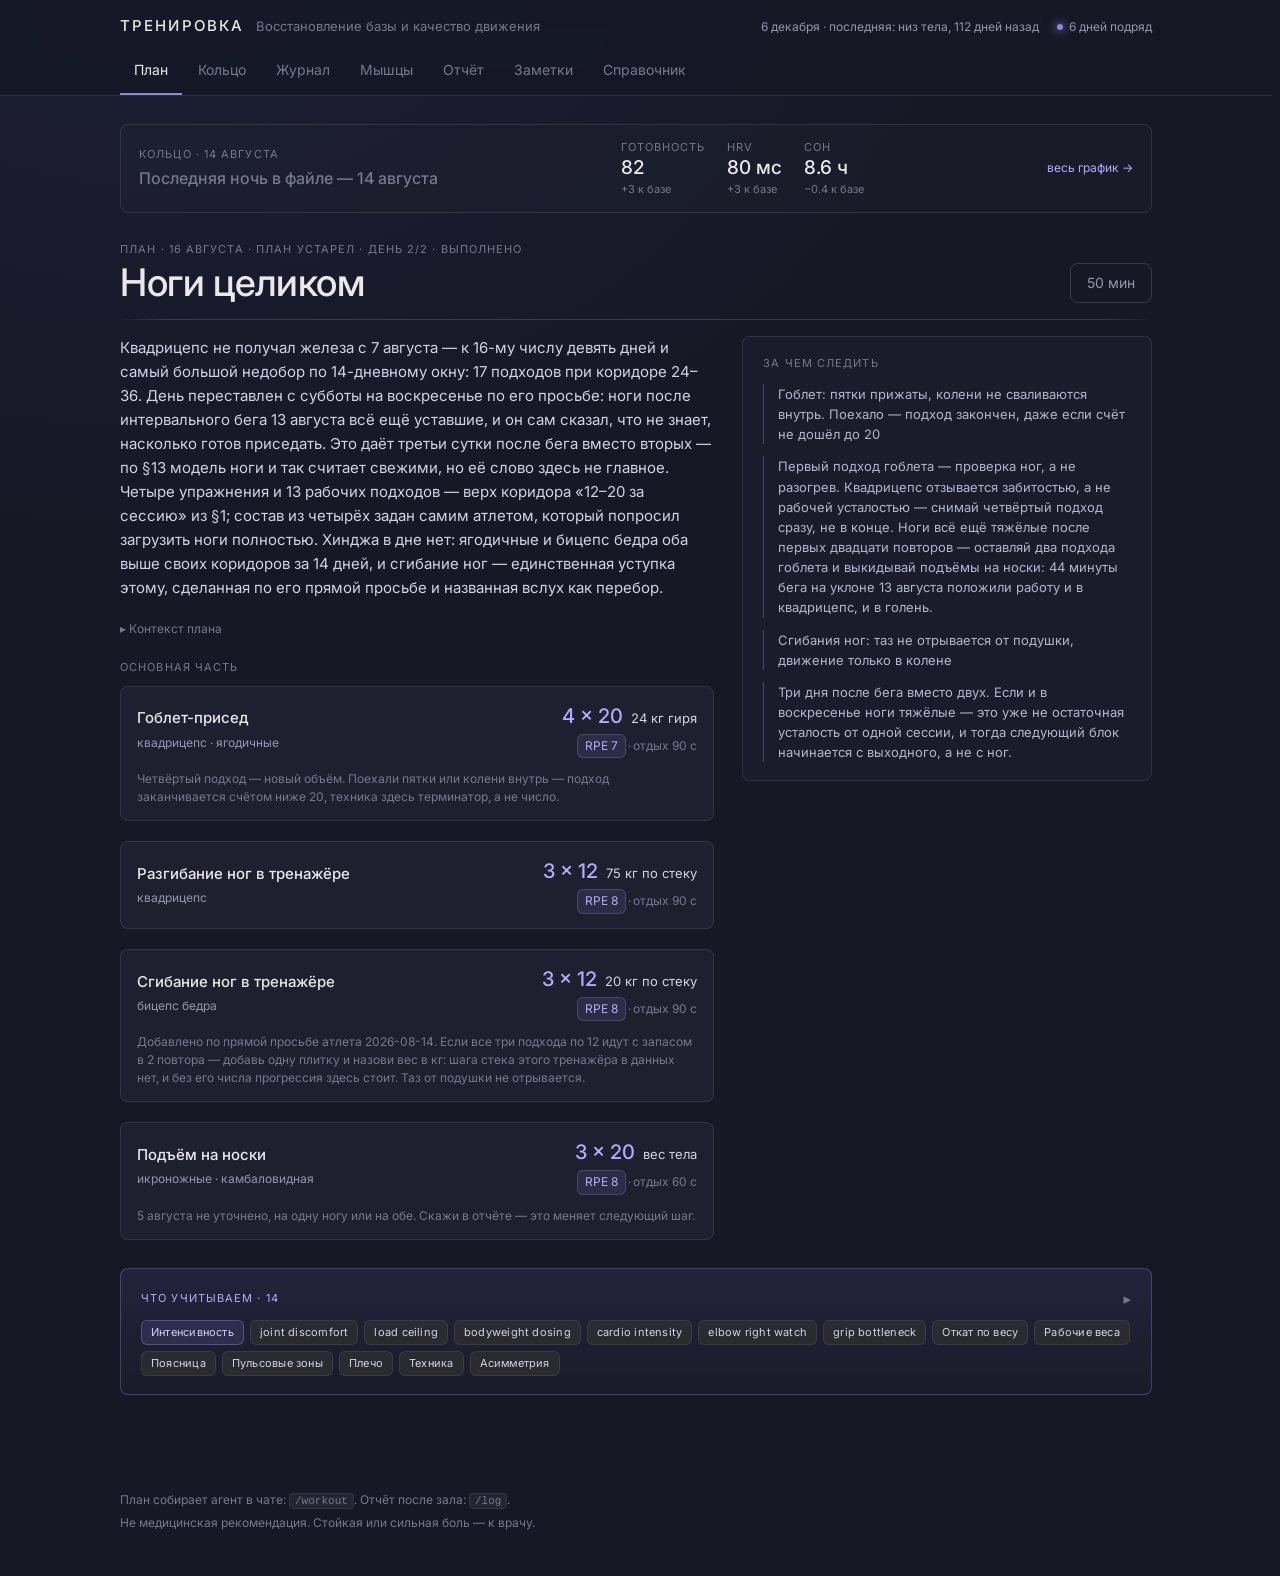
==== commit 4b4b9f8f: "feat: экран «Отчёт» — итог закрытого периода Атлет прочитал развёрнутое ревью блока 3–16 августа и п" ====
--- a/index.html
+++ b/index.html
@@ -12,7 +12,7 @@
      скачается и распарсится, и только тогда идёт за шрифтом — лишний круг
      ожидания перед первой отрисовкой. Линк в head браузер видит сразу. -->
 <link rel="stylesheet" href="https://fonts.googleapis.com/css2?family=Inter:wght@300;400;500;600&display=swap">
-<link rel="stylesheet" href="assets/styles.css?v=11">
+<link rel="stylesheet" href="assets/styles.css?v=12">
 <link rel="icon" href="data:image/svg+xml,<svg xmlns='http://www.w3.org/2000/svg' viewBox='0 0 100 100'><text y='.9em' font-size='90'>🏋️</text></svg>">
 </head>
 <body>
@@ -34,6 +34,7 @@
       <a class="tab" href="#recovery" data-view="recovery">Кольцо</a>
       <a class="tab" href="#log" data-view="log">Журнал</a>
       <a class="tab" href="#muscles" data-view="muscles">Мышцы</a>
+      <a class="tab" href="#report" data-view="report">Отчёт</a>
       <a class="tab" href="#notes" data-view="notes">Заметки</a>
       <a class="tab" href="#library" data-view="library">Справочник</a>
     </nav>
@@ -45,6 +46,7 @@
   <section class="view wrap" id="view-recovery" aria-label="Восстановление: данные кольца" hidden><p class="loading">Загрузка…</p></section>
   <section class="view wrap" id="view-log" aria-label="Журнал проведённых тренировок" hidden><p class="loading">Загрузка…</p></section>
   <section class="view wrap" id="view-muscles" aria-label="Готовность мышечных групп" hidden><p class="loading">Загрузка…</p></section>
+  <section class="view wrap" id="view-report" aria-label="Отчёт за закрытый период" hidden><p class="loading">Загрузка…</p></section>
   <section class="view wrap" id="view-notes" aria-label="Заметки" hidden><p class="loading">Загрузка…</p></section>
   <section class="view wrap" id="view-library" aria-label="Справочник упражнений" hidden><p class="loading">Загрузка…</p></section>
 </main>
@@ -64,6 +66,6 @@
   <div class="modal-in" id="term-modal-in"></div>
 </dialog>
 
-<script src="assets/app.js?v=12" defer></script>
+<script src="assets/app.js?v=13" defer></script>
 </body>
 </html>
--- a/assets/styles.css
+++ b/assets/styles.css
@@ -849,3 +849,64 @@
   *, *::before, *::after { animation-duration: .001s !important; transition-duration: .001s !important; }
   .tabs, .sched-row { scroll-behavior: auto; }
 }
+
+/* ── экран «Отчёт» ────────────────────────────────────────────────────── */
+/* Отчёт за закрытый период: три списка вместо длинного разбора. Атлет прочитал
+   развёрнутую версию один раз и попросил summary — «что ок, что не ок, что
+   исправить» (2026-08-16). Оформление держит ту же разницу: заголовок блока
+   несёт цвет, пункты остаются обычным текстом. */
+
+.rep-periods { display: flex; gap: 8px; flex-wrap: wrap; }
+
+.rep-head h2 { font-size: 26px; line-height: 1.15; }
+.rep-lede {
+  margin: 0; font-size: 16px; line-height: 1.55; color: var(--n300); max-width: 66ch;
+}
+
+.rep-stats {
+  display: grid; grid-template-columns: repeat(auto-fit, minmax(150px, 1fr));
+  gap: 1px; background: var(--line-soft);
+  border: 1px solid var(--line); border-radius: var(--r); overflow: hidden;
+}
+.rep-stats > div {
+  background: var(--surface-1); padding: 14px 16px;
+  display: flex; flex-direction: column; gap: 2px;
+}
+.rep-stats b { font-family: var(--mono); font-size: 20px; font-weight: 500; letter-spacing: -.02em; }
+.rep-stats span { font-size: 11px; letter-spacing: .06em; text-transform: uppercase; color: var(--n600); }
+.rep-stats i { font-style: normal; font-size: 11.5px; color: var(--n500); line-height: 1.4; }
+
+.rep-block .kicker { color: var(--n500); }
+.rep-block.ok .kicker { color: var(--a400); }
+.rep-block.bad .kicker { color: var(--sig-warn); }
+.rep-block.fix .kicker { color: var(--a300); }
+
+.rep-list {
+  margin: 0; padding: 0; list-style: none; counter-reset: rep;
+  display: flex; flex-direction: column; gap: 2px;
+}
+.rep-list li {
+  display: grid; grid-template-columns: 26px 1fr; gap: 0 14px;
+  padding: 14px 0; border-top: 1px solid var(--line-soft);
+}
+.rep-list li:first-child { border-top: 1px solid var(--line); }
+.rep-list li::before {
+  counter-increment: rep; content: counter(rep, decimal-leading-zero);
+  font-family: var(--mono); font-size: 11px; color: var(--n700); padding-top: 3px;
+}
+/* Всё содержимое пункта живёт во второй колонке: без этого автоматическое
+   размещение грида кладёт абзац в колонку под номером, шириной 26px. */
+.rep-list li > b, .rep-list li > p, .rep-list li > .rep-src { grid-column: 2; }
+.rep-list b { font-size: 15px; font-weight: 500; }
+.rep-list p { margin: 4px 0 0; font-size: 13.5px; line-height: 1.6; color: var(--n400); max-width: 74ch; }
+.rep-src {
+  display: block; margin-top: 8px; font-family: var(--mono); font-size: 11px;
+  line-height: 1.6; color: var(--n600); max-width: 74ch;
+}
+.rep-foot { margin: 0; font-size: 12px; line-height: 1.7; color: var(--n600); max-width: 78ch; }
+
+@media (max-width: 560px) {
+  .rep-head h2 { font-size: 22px; }
+  .rep-lede { font-size: 15px; }
+  .rep-list li { grid-template-columns: 22px 1fr; gap: 0 10px; }
+}
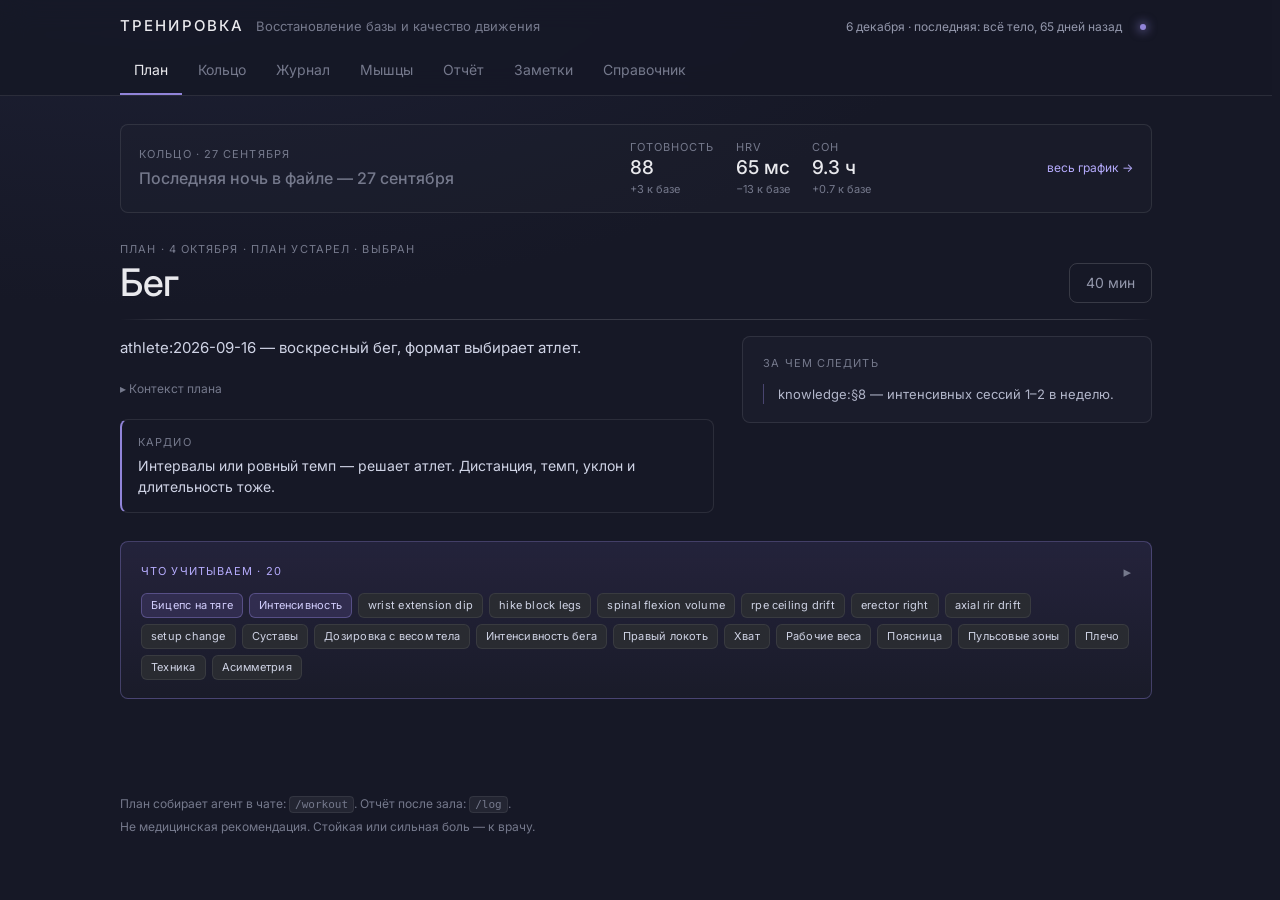
==== commit efaf6d2d: "recap: итоги сентября и сравнение с августом, ссылки на экране «Отчёт» recap/2026-09.html — три карт" ====
--- a/index.html
+++ b/index.html
@@ -12,7 +12,7 @@
      скачается и распарсится, и только тогда идёт за шрифтом — лишний круг
      ожидания перед первой отрисовкой. Линк в head браузер видит сразу. -->
 <link rel="stylesheet" href="https://fonts.googleapis.com/css2?family=Inter:wght@300;400;500;600&display=swap">
-<link rel="stylesheet" href="assets/styles.css?v=12">
+<link rel="stylesheet" href="assets/styles.css?v=13">
 <link rel="icon" href="data:image/svg+xml,<svg xmlns='http://www.w3.org/2000/svg' viewBox='0 0 100 100'><text y='.9em' font-size='90'>🏋️</text></svg>">
 </head>
 <body>
@@ -66,6 +66,6 @@
   <div class="modal-in" id="term-modal-in"></div>
 </dialog>
 
-<script src="assets/app.js?v=13" defer></script>
+<script src="assets/app.js?v=14" defer></script>
 </body>
 </html>
--- a/assets/styles.css
+++ b/assets/styles.css
@@ -262,6 +262,9 @@
   font-size: 12.5px; color: var(--n500); line-height: 1.35;
   overflow: hidden; text-overflow: ellipsis; white-space: nowrap;
 }
+/* Дополнительное упражнение — его можно не делать, и в полосе это видно сразу. */
+.sched-list span.opt { color: var(--n600); }
+.sched-list span.opt::before { content: '+ '; color: var(--n700); }
 .sched-meta { margin-top: auto; padding-top: 2px; font-size: 11.5px; color: var(--n600); }
 
 @media (max-width: 560px) {
@@ -329,9 +332,43 @@
 
 .block { display: flex; flex-direction: column; gap: 10px; }
 
+/*
+ * Дополнительный блок. Смысл оформления один: видно, что это хвост, который
+ * можно срезать по времени, и что базовые три от этого не меняются. Пунктир —
+ * потому что красный в карточке занят «Не забыть», а сплошная рамка читалась
+ * бы как ещё один обязательный блок.
+ */
+.block.opt {
+  border: 1px dashed var(--line); border-radius: var(--r);
+  padding: 14px; gap: 8px;
+}
+.block.opt .kicker { color: var(--n500); }
+.block.opt .ex-row { background: transparent; }
+.block.opt .ex-row:hover { background: var(--surface-3h); }
+.opt-why { margin: 0 0 2px; font-size: 12px; line-height: 1.5; color: var(--n600); text-wrap: pretty; }
+
+/*
+ * Пара: два движения, которые чередуются в паузах друг друга (knowledge.md §3).
+ * Рамка сплошная и с акцентом слева — в отличие от пунктирного дополнительного
+ * блока это обязательная часть дня, и срезать её по времени нельзя. Строки
+ * внутри теряют собственный фон, иначе выходит коробка в коробке.
+ */
+.pair {
+  border: 1px solid var(--acc-line-soft); border-left: 2px solid var(--acc);
+  border-radius: var(--r); padding: 12px 14px 14px;
+  display: flex; flex-direction: column; gap: 10px;
+}
+.pair-tag { color: var(--a400); text-wrap: pretty; }
+.pair .ex-row { background: transparent; }
+.pair .ex-row + .ex-row { margin-top: 0; }
+.pair-why { margin: 0; font-size: 12px; line-height: 1.5; color: var(--n600); text-wrap: pretty; }
+
+/* Правая колонка — minmax(0, auto), а не auto: при auto её минимум равен
+   min-content, и длинный вес выдавливал левую колонку в нитку, а сам налезал
+   на название. Теперь колонка ужимается и переносит содержимое. */
 .ex-row {
   text-align: left; width: 100%; display: grid;
-  grid-template-columns: minmax(0, 1fr) auto; gap: 12px 16px; align-items: center;
+  grid-template-columns: minmax(0, 1fr) minmax(0, auto); gap: 12px 16px; align-items: center;
   background: var(--surface-2); border: 1px solid var(--line); border-radius: var(--r);
   padding: 14px 16px; cursor: pointer;
   transition: border-color .18s, background .18s;
@@ -343,15 +380,33 @@
 .ex-l { display: flex; flex-direction: column; gap: 4px; min-width: 0; }
 .ex-n { font-size: 15px; font-weight: 500; }
 .ex-m { font-size: 12px; color: var(--n500); }
-.ex-r { display: flex; flex-direction: column; align-items: flex-end; gap: 2px; white-space: nowrap; }
-.ex-r-top { display: flex; align-items: baseline; gap: 8px; }
-.ex-scheme { font-size: 20px; font-weight: 500; color: var(--a400); }
-.ex-weight { font-size: 13px; color: var(--n300); }
-.ex-sub { display: inline-flex; align-items: center; gap: 2px; }
-.ex-rpe { font-size: 12px; color: var(--n600); }
+/* Правая колонка не может быть nowrap целиком: protocol бывает длинным
+   («рампа 20 → 25 → 30 кг, затем четвёртый подход на найденном весе»), и на телефоне
+   такая строка уезжала за край без переноса. Неразрывными оставлены только атомарные
+   куски — схема, вес, RPE, отдых, — а сама колонка и протокол переносятся. */
+.ex-r { display: flex; flex-direction: column; align-items: flex-end; gap: 2px; min-width: 0; }
+.ex-r-top { display: flex; align-items: baseline; gap: 8px; flex-wrap: wrap; justify-content: flex-end; }
+/* Схема обычно короткая («3 × 12») и рвать её незачем, но reps иногда приходит
+   словами — тогда nowrap выпихивал строку за край экрана. Перенос разрешён только
+   по пробелам: короткая схема всё равно остаётся в одну строку. */
+.ex-scheme { font-size: 20px; font-weight: 500; color: var(--a400); overflow-wrap: break-word; min-width: 0; }
+/* Короткий вес («45 кг по стеку») и так остаётся в одну строку; nowrap здесь
+   только выпихивал бы строку за край, если вес окажется длиннее ожидаемого. */
+.ex-weight { font-size: 13px; color: var(--n300); text-align: right; overflow-wrap: break-word; min-width: 0; }
+/* Вес-условие: отдельная строка во всю ширину карточки, тем же тоном, что заметка,
+   но чуть светлее — это всё-таки число, а не комментарий. */
+.ex-weight-full {
+  grid-column: 1 / -1; font-size: 13px; line-height: 1.5; color: var(--n300); text-wrap: pretty;
+}
+.ex-sub {
+  display: flex; align-items: center; gap: 2px;
+  flex-wrap: wrap; justify-content: flex-end; max-width: 100%;
+}
+.ex-rpe { font-size: 12px; color: var(--n600); white-space: nowrap; }
 .ex-proto {
   font-size: 11px; letter-spacing: .05em; text-transform: uppercase; color: var(--a400);
   border: 1px solid var(--acc-line-soft); border-radius: var(--r-sm); padding: 1px 6px;
+  white-space: normal; text-align: right; overflow-wrap: anywhere; line-height: 1.4;
 }
 .ex-note { grid-column: 1 / -1; font-size: 12px; line-height: 1.5; color: var(--n600); text-wrap: pretty; }
 
@@ -456,8 +511,8 @@
 .day-ex.plain { cursor: default; }
 .day-ex.plain:hover { border-color: var(--line); }
 .day-ex-top { display: flex; justify-content: space-between; align-items: baseline; gap: 12px; }
-.day-ex-top b { font-size: 15px; font-weight: 500; }
-.day-ex-top span { font-size: 12px; color: var(--n600); white-space: nowrap; }
+.day-ex-top b { font-size: 15px; font-weight: 500; min-width: 0; overflow-wrap: anywhere; }
+.day-ex-top span { font-size: 12px; color: var(--n600); white-space: nowrap; flex: none; }
 .chips { display: flex; flex-wrap: wrap; gap: 6px; }
 .set-chip {
   font-size: 12px; padding: 4px 9px; border-radius: var(--r);
@@ -564,6 +619,30 @@
   padding-left: 14px; border-left: 1px solid var(--line-strong); text-wrap: pretty;
 }
 .note.gate { border-left-color: var(--acc); color: var(--n300); }
+
+/* «Не забыть» — единственное красное пятно в карточке, и оно должно им остаться.
+   Атлет попросил 2026-08-18: «подсвети это в само упражнение, прям красным,
+   чтобы я не забыл». Начнём красить этим цветом что-то ещё — пункт перестанет
+   выделяться, и просьба будет выполнена только на словах. */
+.remember {
+  display: flex; flex-direction: column; gap: 6px;
+  padding: 12px 14px; border-radius: var(--r);
+  border: 1px solid var(--sig-bad);
+  background: color-mix(in srgb, var(--sig-bad) 10%, transparent);
+}
+.remember > h4 {
+  margin: 0; font-size: 11px; letter-spacing: .10em; text-transform: uppercase;
+  color: var(--sig-bad); font-weight: 500;
+}
+.remember ul { margin: 0; padding-left: 18px; display: flex; flex-direction: column; gap: 6px; }
+.remember li { font-size: 14px; line-height: 1.55; color: var(--n200); text-wrap: pretty; }
+.remember li::marker { color: var(--sig-bad); }
+
+.ex-remember {
+  grid-column: 1 / -1; font-size: 12.5px; line-height: 1.5;
+  color: var(--sig-bad); text-wrap: pretty;
+}
+.ex-remember b { font-weight: 600; }
 .meta { display: flex; gap: 6px; flex-wrap: wrap; }
 .links { display: flex; flex-direction: column; gap: 4px; font-size: 13px; color: var(--n500); }
 .links b { color: var(--n400); font-weight: 400; }
@@ -811,11 +890,14 @@
 
 @media (max-width: 560px) {
   .stats { grid-template-columns: repeat(2, minmax(0, 1fr)); }
+  .pair { padding: 10px 10px 12px; }
   .stat { padding: 14px 14px; }
   .stat-v { font-size: 21px; }
   .brand-row { gap: 6px; }
   .ex-row { grid-template-columns: minmax(0, 1fr); }
   .ex-r { align-items: flex-start; }
+  .ex-r-top, .ex-sub { justify-content: flex-start; }
+  .ex-proto, .ex-weight { text-align: left; }
   .cal-cell { height: 40px; }
   dialog.drawer { width: 100%; border-left: 0; }
 }
@@ -833,6 +915,7 @@
   }
   .ex-row:hover { border-color: var(--line); background: var(--surface-2); }
   .day-ex:hover, details.ex:hover { border-color: var(--line); }
+  .pair .ex-row:hover { background: transparent; }
   .chip:hover, .gterm:hover { color: var(--n400); border-color: var(--line-soft); }
   .chip.active:hover { color: var(--a300); border-color: rgba(145, 132, 217, .6); }
   .vtab:hover { color: var(--n500); border-color: var(--line-strong); }
@@ -857,6 +940,7 @@
    несёт цвет, пункты остаются обычным текстом. */
 
 .rep-periods { display: flex; gap: 8px; flex-wrap: wrap; }
+.rep-recaps a.chip, .rep-recaps a.chip:hover { text-decoration: none; }
 
 .rep-head h2 { font-size: 26px; line-height: 1.15; }
 .rep-lede {
